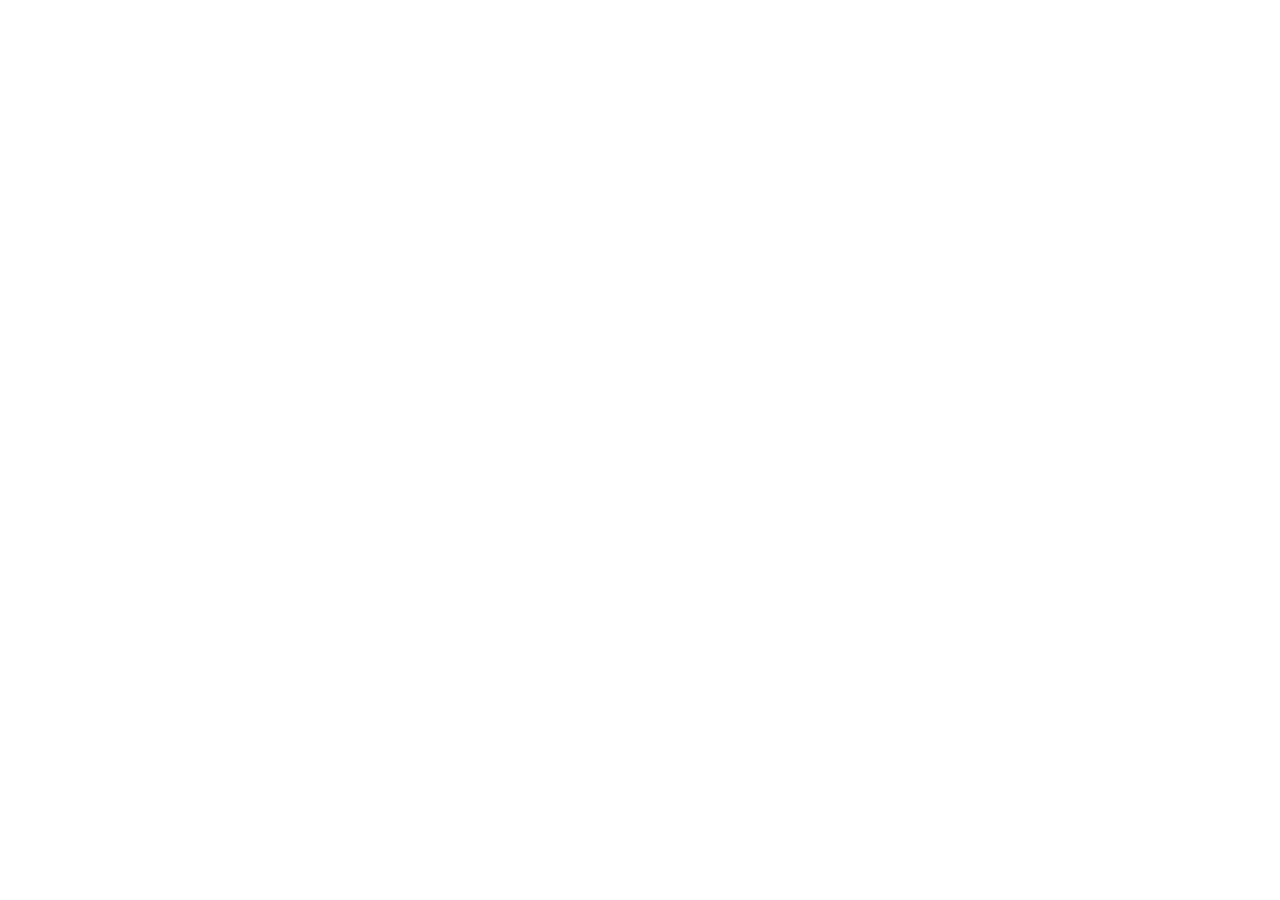
==== index.html @ 0d71595f "feat: initialize project structure and base games - Set up initial project files and configuration -" ====
<!doctype html>
<html lang="en">
  <head>
    <meta charset="UTF-8" />
    <meta name="viewport" content="width=device-width, initial-scale=1.0" />
    <title>firestudeo - Unblocked Games Hub</title>
    <meta name="description" content="A sleek unblocked games hub powered by a clean iframe-driven JSON catalog." />
    <meta property="og:title" content="firestudeo - Unblocked Games Hub" />
    <meta property="og:description" content="A sleek unblocked games hub powered by a clean iframe-driven JSON catalog." />
    <meta property="og:type" content="website" />
    <meta name="twitter:card" content="summary_large_image" />
    <link rel="preconnect" href="https://fonts.googleapis.com" />
    <link rel="preconnect" href="https://fonts.gstatic.com" crossorigin />
    <link href="https://fonts.googleapis.com/css2?family=Plus+Jakarta+Sans:wght@400;500;600;700;800&family=JetBrains+Mono:wght@400;500;600&display=swap" rel="stylesheet" />
  </head>
  <body class="bg-slate-950 text-slate-100 antialiased selection:bg-rose-500 selection:text-white">
    <div id="root"></div>
    <script type="module" src="/src/main.jsx"></script>
  </body>
</html>
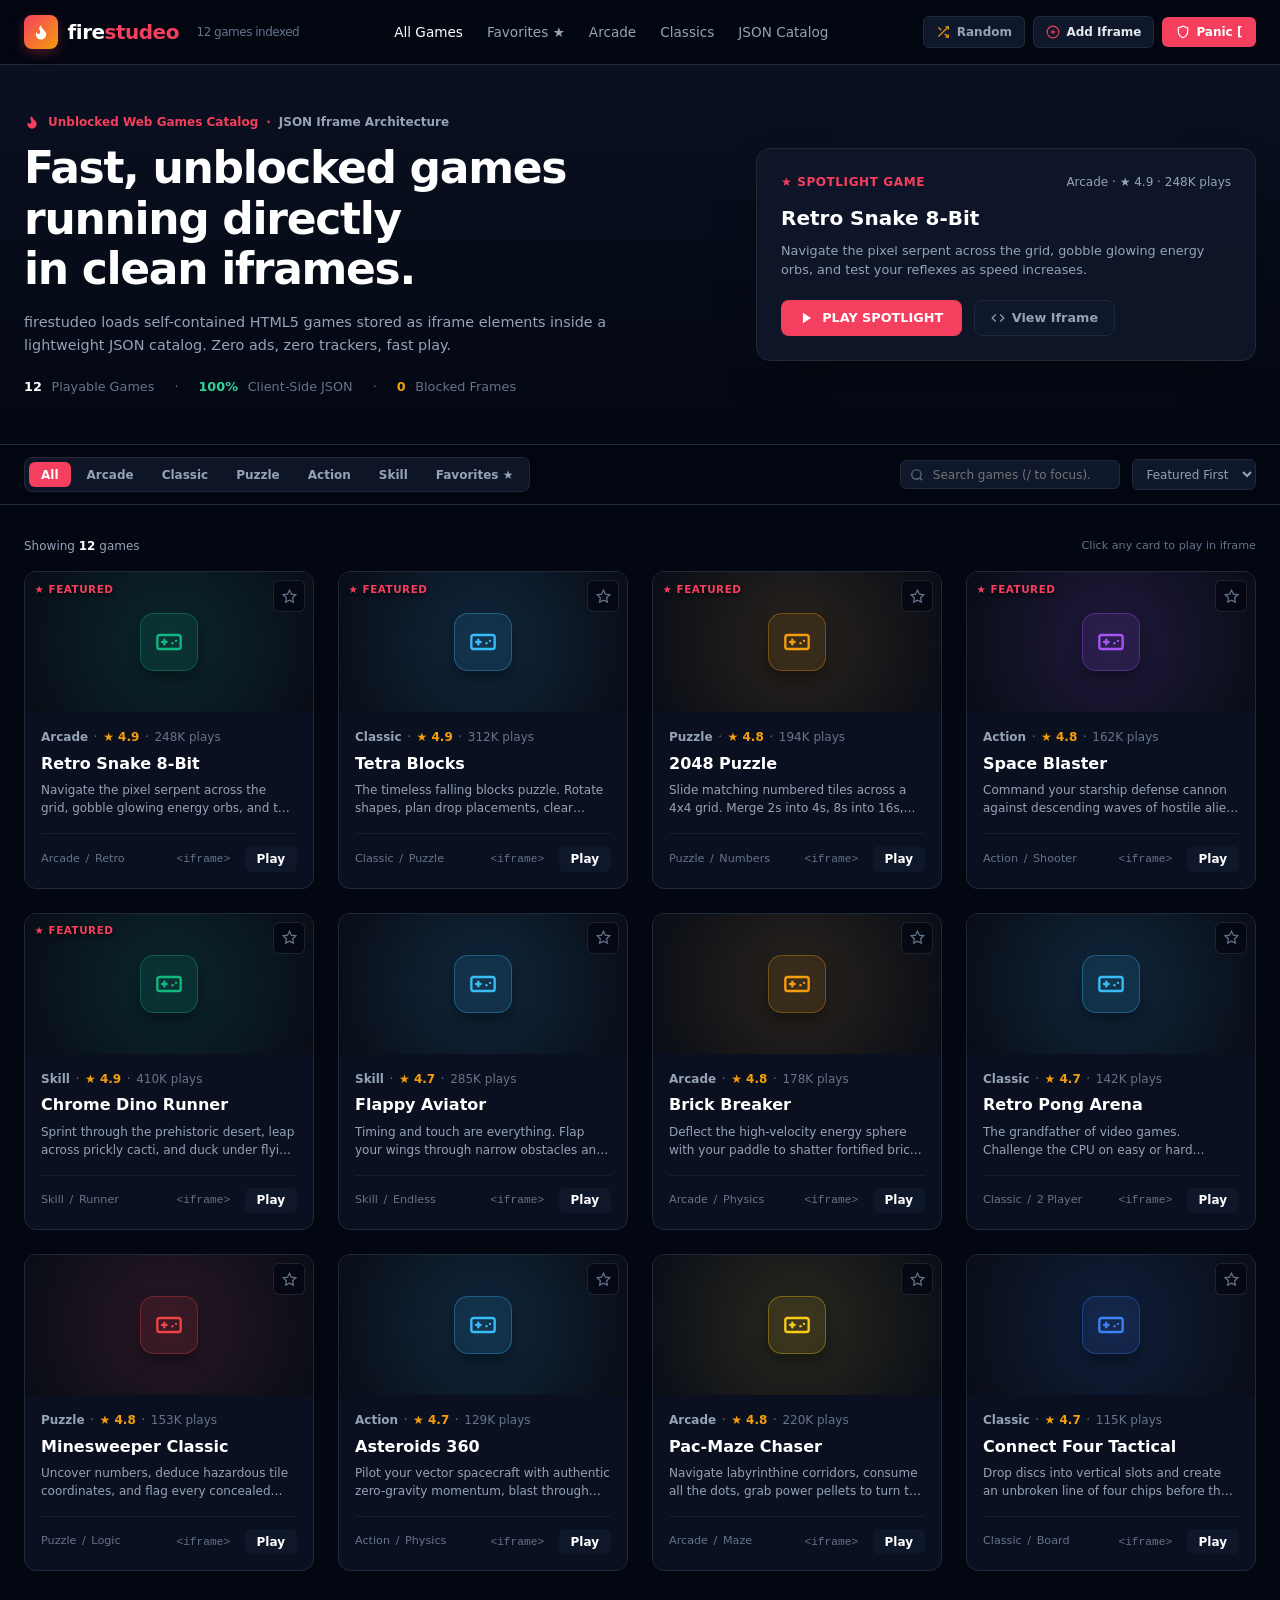
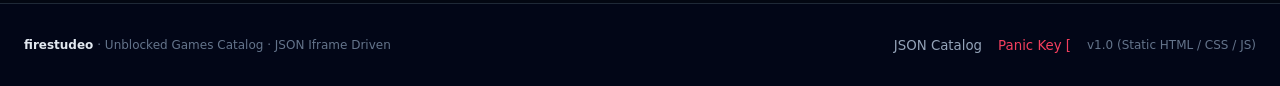
==== commit 02b740a6: "feat: add game suite and update UI architecture Redesign the main interface with a structured naviga" ====
--- a/index.html
+++ b/index.html
@@ -12,10 +12,357 @@
     <link rel="preconnect" href="https://fonts.googleapis.com" />
     <link rel="preconnect" href="https://fonts.gstatic.com" crossorigin />
     <link href="https://fonts.googleapis.com/css2?family=Plus+Jakarta+Sans:wght@400;500;600;700;800&family=JetBrains+Mono:wght@400;500;600&display=swap" rel="stylesheet" />
+    <link rel="stylesheet" href="./style.css" />
   </head>
-  <body class="bg-slate-950 text-slate-100 antialiased selection:bg-rose-500 selection:text-white">
-    <div id="root"></div>
-    <script type="module" src="/src/main.jsx"></script>
+  <body>
+    <!-- Top Navigation Bar -->
+    <header class="header">
+      <div class="header-inner">
+        <!-- Zone 1: Wordmark -->
+        <a href="./" class="brand">
+          <div class="brand-flame">
+            <svg viewBox="0 0 24 24"><path d="M8.5 14.5A2.5 2.5 0 0 0 11 12c0-1.38-.5-2-1-3-1.072-2.143-.224-4.054 2-6 .5 2.5 2 4.9 4 6.5 2 1.6 3 3.5 3 5.5a7 7 0 1 1-14 0c0-1.153.433-2.294 1-3a2.5 2.5 0 0 0 2.5 2.5z"/></svg>
+          </div>
+          <div>fire<span>studeo</span></div>
+          <div id="total-games-count" class="brand-count">12 games indexed</div>
+        </a>
+
+        <!-- Zone 2: Navigation Links -->
+        <nav class="nav-links">
+          <button class="nav-btn active" onclick="document.querySelector('.tab-btn[data-category=\'All\']').click()">All Games</button>
+          <button class="nav-btn" onclick="document.querySelector('.tab-btn[data-category=\'Favorites\']').click()">Favorites ★</button>
+          <button class="nav-btn" onclick="document.querySelector('.tab-btn[data-category=\'Arcade\']').click()">Arcade</button>
+          <button class="nav-btn" onclick="document.querySelector('.tab-btn[data-category=\'Classic\']').click()">Classics</button>
+          <button id="nav-json-btn" class="nav-btn">JSON Catalog</button>
+        </nav>
+
+        <!-- Zone 3: Actions -->
+        <div class="header-actions">
+          <button id="btn-random-game" class="btn-random" title="Play a random game">
+            <svg width="14" height="14" viewBox="0 0 24 24" fill="none" stroke="#f59e0b" stroke-width="2"><polyline points="16 3 21 3 21 8"></polyline><line x1="4" y1="20" x2="21" y2="3"></line><polyline points="21 16 21 21 16 21"></polyline><line x1="15" y1="15" x2="21" y2="21"></line><line x1="4" y1="4" x2="9" y2="9"></line></svg>
+            <span>Random</span>
+          </button>
+          <button id="btn-add-game" class="btn-add">
+            <svg width="14" height="14" viewBox="0 0 24 24" fill="none" stroke="#f43f5e" stroke-width="2"><circle cx="12" cy="12" r="10"></circle><line x1="12" y1="8" x2="12" y2="16"></line><line x1="8" y1="12" x2="16" y2="12"></line></svg>
+            <span>Add Iframe</span>
+          </button>
+          <button id="btn-panic" class="btn-panic" title="Panic Cloaker (Hotkey: [)">
+            <svg width="14" height="14" viewBox="0 0 24 24" fill="none" stroke="currentColor" stroke-width="2"><path d="M12 22s8-4 8-10V5l-8-3-8 3v7c0 6 8 10 8 10z"></path></svg>
+            <span>Panic [</span>
+          </button>
+        </div>
+      </div>
+    </header>
+
+    <!-- Catalog View Container -->
+    <div id="catalog-view">
+      <!-- Hero Section -->
+      <section class="hero">
+        <div class="hero-inner">
+          <div>
+            <div class="hero-kicker">
+              <svg width="16" height="16" viewBox="0 0 24 24" fill="#f43f5e"><path d="M8.5 14.5A2.5 2.5 0 0 0 11 12c0-1.38-.5-2-1-3-1.072-2.143-.224-4.054 2-6 .5 2.5 2 4.9 4 6.5 2 1.6 3 3.5 3 5.5a7 7 0 1 1-14 0c0-1.153.433-2.294 1-3a2.5 2.5 0 0 0 2.5 2.5z"/></svg>
+              <span>Unblocked Web Games Catalog</span>
+              <span>·</span>
+              <span style="color: #94a3b8;">JSON Iframe Architecture</span>
+            </div>
+            <h1 class="hero-title">Fast, unblocked games running directly in clean iframes.</h1>
+            <p class="hero-desc">
+              firestudeo loads self-contained HTML5 games stored as iframe elements inside a lightweight JSON catalog. Zero ads, zero trackers, fast play.
+            </p>
+            <div class="hero-stats">
+              <div><span id="total-games-stat" class="hero-stat-num tabular-nums">12</span> Playable Games</div>
+              <span>·</span>
+              <div><span class="hero-stat-num tabular-nums" style="color: #34d399;">100%</span> Client-Side JSON</div>
+              <span>·</span>
+              <div><span class="hero-stat-num tabular-nums" style="color: #f59e0b;">0</span> Blocked Frames</div>
+            </div>
+          </div>
+
+          <!-- Hero Spotlight Card -->
+          <div class="spotlight-card">
+            <div class="spotlight-top">
+              <span class="spotlight-badge">★ Spotlight Game</span>
+              <span id="spotlight-meta">Arcade · ★ 4.9 · 248K plays</span>
+            </div>
+            <h3 id="spotlight-title" class="spotlight-title">Retro Snake 8-Bit</h3>
+            <p id="spotlight-desc" class="spotlight-desc">
+              Navigate the pixel serpent across the grid, gobble glowing energy orbs, and test your reflexes as speed increases.
+            </p>
+            <div class="spotlight-actions">
+              <button id="btn-play-spotlight" class="btn-play-spotlight">
+                <svg width="14" height="14" viewBox="0 0 24 24" fill="currentColor"><polygon points="5 3 19 12 5 21 5 3"></polygon></svg>
+                <span>PLAY SPOTLIGHT</span>
+              </button>
+              <button id="btn-code-spotlight" class="btn-code-spotlight">
+                <svg width="14" height="14" viewBox="0 0 24 24" fill="none" stroke="currentColor" stroke-width="2"><polyline points="16 18 22 12 16 6"></polyline><polyline points="8 6 2 12 8 18"></polyline></svg>
+                <span>View Iframe</span>
+              </button>
+            </div>
+          </div>
+        </div>
+      </section>
+
+      <!-- Sticky Search & Filter Bar -->
+      <section class="filter-bar">
+        <div class="filter-inner">
+          <!-- Categories Segmented Tabs -->
+          <div class="category-tabs">
+            <button class="tab-btn active" data-category="All">All</button>
+            <button class="tab-btn" data-category="Arcade">Arcade</button>
+            <button class="tab-btn" data-category="Classic">Classic</button>
+            <button class="tab-btn" data-category="Puzzle">Puzzle</button>
+            <button class="tab-btn" data-category="Action">Action</button>
+            <button class="tab-btn" data-category="Skill">Skill</button>
+            <button class="tab-btn" data-category="Favorites">Favorites ★</button>
+          </div>
+
+          <!-- Search & Sort -->
+          <div class="filter-controls">
+            <div class="search-box">
+              <svg class="search-icon" viewBox="0 0 24 24" fill="none" stroke="currentColor" stroke-width="2"><circle cx="11" cy="11" r="8"></circle><line x1="21" y1="21" x2="16.65" y2="16.65"></line></svg>
+              <input id="search-input" class="search-input" type="text" placeholder="Search games (/ to focus)..." />
+              <button id="clear-search" class="clear-search" style="display: none;">CLEAR</button>
+            </div>
+            <select id="sort-select" class="sort-select">
+              <option value="featured">Featured First</option>
+              <option value="plays">Most Played</option>
+              <option value="rating">Top Rated</option>
+              <option value="title">A - Z</option>
+            </select>
+          </div>
+        </div>
+      </section>
+
+      <!-- Main Games Grid -->
+      <main class="main-content">
+        <div class="grid-header">
+          <div>Showing <span id="games-count" class="tabular-nums" style="font-weight: 700; color: #fff;">12</span> games<span id="category-filter-label"></span></div>
+          <div style="font-size: 0.7rem; color: #64748b;">Click any card to play in iframe</div>
+        </div>
+
+        <div id="games-grid" class="games-grid">
+          <!-- Populated dynamically via app.js -->
+        </div>
+
+        <!-- Empty State -->
+        <div id="empty-state" class="empty-state" style="display: none;">
+          <h3>No games found</h3>
+          <p>Try searching for a different keyword or reset your filter.</p>
+          <button class="btn-reset-filters" onclick="document.querySelector('.tab-btn[data-category=\'All\']').click(); document.getElementById('search-input').value=''; document.getElementById('search-input').dispatchEvent(new Event('input'));">Reset Filters</button>
+        </div>
+      </main>
+    </div>
+
+    <!-- Active Game Player Stage View -->
+    <div id="player-view" class="player-view">
+      <!-- Player Toolbar -->
+      <div class="player-toolbar">
+        <button id="player-back-btn" class="btn-back">
+          <svg width="14" height="14" viewBox="0 0 24 24" fill="none" stroke="currentColor" stroke-width="2"><line x1="19" y1="12" x2="5" y2="12"></line><polyline points="12 19 5 12 12 5"></polyline></svg>
+          <span>Back to Library</span>
+        </button>
+
+        <div class="player-tools">
+          <button id="player-restart-btn" class="player-tool-btn" title="Restart game">
+            <svg width="14" height="14" viewBox="0 0 24 24" fill="none" stroke="currentColor" stroke-width="2"><polyline points="23 4 23 10 17 10"></polyline><path d="M20.49 15a9 9 0 1 1-2.12-9.36L23 10"></path></svg>
+            <span>Restart</span>
+          </button>
+          <button id="player-theater-btn" class="player-tool-btn" title="Toggle theater view">
+            <svg width="14" height="14" viewBox="0 0 24 24" fill="none" stroke="currentColor" stroke-width="2"><line x1="4" y1="21" x2="4" y2="14"></line><line x1="4" y1="10" x2="4" y2="3"></line><line x1="12" y1="21" x2="12" y2="12"></line><line x1="12" y1="8" x2="12" y2="3"></line><line x1="20" y1="21" x2="20" y2="16"></line><line x1="20" y1="12" x2="20" y2="3"></line></svg>
+            <span>Theater</span>
+          </button>
+          <button id="player-fullscreen-btn" class="player-tool-btn" title="Toggle fullscreen">
+            <svg width="14" height="14" viewBox="0 0 24 24" fill="none" stroke="currentColor" stroke-width="2"><path d="M8 3H5a2 2 0 0 0-2 2v3m18 0V5a2 2 0 0 0-2-2h-3m0 18h3a2 2 0 0 0 2-2v-3M3 16v3a2 2 0 0 0 2 2h3"></path></svg>
+            <span>Fullscreen</span>
+          </button>
+          <button id="player-fav-btn" class="player-tool-btn" title="Add to favorites">
+            <svg width="14" height="14" viewBox="0 0 24 24" fill="none" stroke="currentColor" stroke-width="2"><polygon points="12 2 15.09 8.26 22 9.27 17 14.14 18.18 21.02 12 17.77 5.82 21.02 7 14.14 2 9.27 8.91 8.26 12 2"></polygon></svg>
+            <span>Favorite</span>
+          </button>
+          <button id="player-iframe-code-btn" class="player-tool-btn" title="Inspect stored iframe in games.json">
+            <svg width="14" height="14" viewBox="0 0 24 24" fill="none" stroke="currentColor" stroke-width="2"><polyline points="16 18 22 12 16 6"></polyline><polyline points="8 6 2 12 8 18"></polyline></svg>
+            <span>JSON Iframe</span>
+          </button>
+        </div>
+      </div>
+
+      <!-- Stage -->
+      <div id="stage-wrapper" class="stage-wrapper">
+        <!-- Injected dynamically via app.js -->
+      </div>
+
+      <!-- Player Details -->
+      <div class="player-info-grid">
+        <div class="player-card">
+          <div style="display: flex; justify-content: space-between; align-items: baseline; flex-wrap: wrap; gap: 0.5rem;">
+            <h1 id="player-game-title" style="font-size: 1.5rem; font-weight: 800; color: #fff;">Retro Snake</h1>
+            <div id="player-game-meta" style="font-size: 0.8rem; color: #94a3b8;">Arcade · ★ 4.9 · 248K plays</div>
+          </div>
+          <p id="player-game-desc" style="font-size: 0.85rem; color: #cbd5e1; margin-top: 0.75rem; line-height: 1.6;">
+            Navigate the pixel serpent across the grid.
+          </p>
+          <div class="controls-box">
+            <div class="controls-box-title">Controls & Keybinds</div>
+            <div id="player-game-controls" class="controls-box-text">Arrow keys to turn · Space to pause</div>
+          </div>
+        </div>
+
+        <div class="player-card">
+          <h4 style="font-size: 0.75rem; font-weight: 700; text-transform: uppercase; color: #38bdf8; margin-bottom: 0.5rem;">
+            Catalog Source
+          </h4>
+          <p style="font-size: 0.75rem; color: #94a3b8; line-height: 1.5; margin-bottom: 1rem;">
+            Loaded from <code style="background: #030712; padding: 2px 4px; border-radius: 4px; color: #f43f5e;">games.json</code> as an <code style="background: #030712; padding: 2px 4px; border-radius: 4px; color: #f59e0b;">&lt;iframe&gt;</code> element. Client-side execution without telemetry.
+          </p>
+          <button onclick="document.getElementById('player-iframe-code-btn').click()" style="width: 100%; background: #1e293b; color: #fff; font-size: 0.75rem; font-weight: 600; padding: 0.5rem; border-radius: 6px;">
+            Inspect Iframe JSON
+          </button>
+        </div>
+      </div>
+    </div>
+
+    <!-- Modals -->
+    <!-- JSON Catalog Viewer & Custom Game Adder Modal -->
+    <div id="json-modal" class="modal-overlay">
+      <div class="modal-box">
+        <div class="modal-header">
+          <div class="modal-title">games.json Catalog & Iframe Storage</div>
+          <button id="modal-close-btn" class="modal-close">&times;</button>
+        </div>
+        <div class="modal-tabs">
+          <button id="modal-tab-json" class="modal-tab-btn active">View Full JSON</button>
+          <button id="modal-tab-add" class="modal-tab-btn">+ Add Game Iframe</button>
+          <button id="modal-tab-iframe" class="modal-tab-btn" style="display: none;">Single Iframe</button>
+        </div>
+        <div class="modal-body">
+          <!-- Tab 1: Full JSON -->
+          <div id="json-tab-content">
+            <div style="display: flex; justify-content: flex-end; gap: 0.5rem; margin-bottom: 0.75rem;">
+              <button id="btn-copy-json" style="background: #1e293b; color: #fff; font-size: 0.75rem; padding: 0.35rem 0.75rem; border-radius: 6px;">Copy JSON</button>
+              <button id="btn-download-json" style="background: #1e293b; color: #38bdf8; font-size: 0.75rem; padding: 0.35rem 0.75rem; border-radius: 6px;">Download .json</button>
+            </div>
+            <pre id="json-code-view" class="json-code-view"></pre>
+          </div>
+
+          <!-- Tab 2: Add Game -->
+          <div id="add-tab-content" style="display: none;">
+            <form id="add-game-form">
+              <div style="display: grid; grid-template-columns: 1fr 1fr; gap: 1rem;">
+                <div class="form-group">
+                  <label for="new-game-title">Game Title</label>
+                  <input id="new-game-title" class="form-input" type="text" placeholder="e.g. Pixel Racer" required />
+                </div>
+                <div class="form-group">
+                  <label for="new-game-category">Category</label>
+                  <select id="new-game-category" class="form-select">
+                    <option value="Arcade">Arcade</option>
+                    <option value="Classic">Classic</option>
+                    <option value="Puzzle">Puzzle</option>
+                    <option value="Action">Action</option>
+                    <option value="Skill">Skill</option>
+                  </select>
+                </div>
+              </div>
+              <div class="form-group">
+                <label for="new-game-desc">Description</label>
+                <textarea id="new-game-desc" class="form-textarea" rows="2" placeholder="Brief gameplay summary..."></textarea>
+              </div>
+              <div class="form-group">
+                <label for="new-game-controls">Controls</label>
+                <input id="new-game-controls" class="form-input" type="text" placeholder="e.g. Arrow keys to steer, Space to brake" />
+              </div>
+              <div class="form-group">
+                <label for="new-game-iframe">Iframe HTML Tag</label>
+                <textarea id="new-game-iframe" class="form-textarea" rows="3" placeholder='<iframe src="https://example.com/game" width="100%" height="100%" frameborder="0" allowfullscreen></iframe>' required></textarea>
+                <div style="font-size: 0.65rem; color: #64748b; margin-top: 0.25rem;">
+                  Paste any valid &lt;iframe&gt; embed code. It will be stored directly inside the active catalog.
+                </div>
+              </div>
+              <button type="submit" class="btn-submit-game">Save Game to Catalog</button>
+            </form>
+          </div>
+
+          <!-- Tab 3: Single Iframe Inspection -->
+          <div id="iframe-tab-content" style="display: none;">
+            <div style="margin-bottom: 1rem;">
+              <div style="font-size: 0.75rem; font-weight: 700; color: #94a3b8; text-transform: uppercase; margin-bottom: 0.35rem;">Stored Iframe HTML</div>
+              <div style="display: flex; gap: 0.5rem; align-items: center; background: #030712; padding: 0.75rem; border-radius: 8px; border: 1px solid var(--border-color);">
+                <div id="single-iframe-string" style="font-family: 'JetBrains Mono', monospace; font-size: 0.75rem; color: #f43f5e; word-break: break-all; flex: 1;"></div>
+                <button id="btn-copy-single-iframe" style="background: #1e293b; color: #fff; font-size: 0.75rem; padding: 0.35rem 0.65rem; border-radius: 4px; shrink-0;">Copy Iframe</button>
+              </div>
+            </div>
+            <div>
+              <div style="font-size: 0.75rem; font-weight: 700; color: #94a3b8; text-transform: uppercase; margin-bottom: 0.35rem;">Full JSON Entry</div>
+              <pre id="single-json-view" class="json-code-view" style="max-height: 250px;"></pre>
+            </div>
+          </div>
+        </div>
+      </div>
+    </div>
+
+    <!-- School Panic Cloak Screen -->
+    <div id="panic-screen" class="panic-screen">
+      <div class="panic-toolbar">
+        <div style="display: flex; align-items: center; gap: 0.75rem;">
+          <div style="width: 28px; height: 28px; border-radius: 4px; background: #2563eb; color: #fff; display: flex; align-items: center; justify-content: center; font-weight: bold; font-size: 14px;">W</div>
+          <div>
+            <div style="font-weight: 600; font-size: 0.85rem; color: #1e293b;">Unit 4 Assignment: World History Notes (Research Draft)</div>
+            <div style="font-size: 0.7rem; color: #64748b;">File · Edit · View · Insert · Format · Tools · <span style="color: #059669; font-weight: 500;">Saved to Drive</span></div>
+          </div>
+        </div>
+        <button id="btn-resume-panic" style="background: #ffffff; border: 1px solid #cbd5e1; padding: 0.35rem 0.75rem; border-radius: 4px; font-size: 0.75rem; font-weight: 600; color: #334155; box-shadow: 0 1px 2px rgba(0,0,0,0.05);">
+          Resume firestudeo (or press [ key)
+        </button>
+      </div>
+
+      <div class="panic-doc">
+        <h1 style="font-size: 1.5rem; font-weight: 800; margin-bottom: 0.5rem; font-family: -apple-system, sans-serif;">
+          The Second Industrial Revolution: Technological and Societal Paradigm Shifts
+        </h1>
+        <p style="font-size: 0.75rem; color: #64748b; margin-bottom: 1.5rem; font-family: -apple-system, sans-serif;">
+          Course: AP European History · Period 3 · Section B
+        </p>
+
+        <h2 style="font-size: 1.05rem; font-weight: 700; margin-top: 1.25rem; margin-bottom: 0.5rem; font-family: -apple-system, sans-serif;">
+          1. Introduction & Primary Catalysts
+        </h2>
+        <p style="margin-bottom: 1rem; font-size: 0.9rem;">
+          Between roughly 1870 and 1914, the Second Industrial Revolution represented a phase of rapid industrialization characterized by the expansion of electricity, petroleum, and steel production. Unlike the first phase, which was dominated by textile manufacturing and steam power in Great Britain, the second phase was multi-polar, with rapid advancements occurring simultaneously across Western Europe, the United States, and Japan.
+        </p>
+
+        <h2 style="font-size: 1.05rem; font-weight: 700; margin-top: 1.25rem; margin-bottom: 0.5rem; font-family: -apple-system, sans-serif;">
+          2. Steel Refining: The Bessemer and Open-Hearth Processes
+        </h2>
+        <p style="margin-bottom: 1rem; font-size: 0.9rem;">
+          The development of the Bessemer converter and the subsequent Siemens-Martin open-hearth process drastically decreased the production cost of steel while elevating tensile strength. This directly stimulated the expansion of rail transport networks, maritime steamships, and skyscraper architecture in booming metropolitan centers.
+        </p>
+
+        <div style="background: #f8fafc; border-left: 4px solid #2563eb; padding: 1rem; margin: 1.25rem 0; font-size: 0.8rem; font-family: -apple-system, sans-serif;">
+          <strong>Key Takeaway:</strong> Compare and contrast the energy infrastructure of the First (coal, steam) versus Second (petroleum, electric grids) Industrial Revolutions.
+        </div>
+      </div>
+    </div>
+
+    <!-- Footer -->
+    <footer class="footer">
+      <div class="footer-inner">
+        <div>
+          <span style="font-weight: 700; color: #e2e8f0;">firestudeo</span>
+          <span>·</span>
+          <span>Unblocked Games Catalog</span>
+          <span>·</span>
+          <span>JSON Iframe Driven</span>
+        </div>
+        <div style="display: flex; gap: 1rem;">
+          <button onclick="document.getElementById('nav-json-btn').click()" style="color: #94a3b8;">JSON Catalog</button>
+          <button onclick="document.getElementById('btn-panic').click()" style="color: #f43f5e;">Panic Key [</button>
+          <span>v1.0 (Static HTML / CSS / JS)</span>
+        </div>
+      </div>
+    </footer>
+
+    <!-- Scripts: Pure Static JavaScript Entry Point (No Build Step Required on GitHub) -->
+    <script src="./app.js"></script>
   </body>
 </html>
-
--- a/style.css
+++ b/style.css
@@ -0,0 +1,917 @@
+/* firestudeo - Clean Modern Arcade Stylesheet */
+:root {
+  --bg-canvas: #030712;
+  --bg-surface: #0f172a;
+  --bg-card: #111827;
+  --border-color: #1f2937;
+  --border-hover: #374151;
+  --text-main: #f8fafc;
+  --text-muted: #94a3b8;
+  --text-dim: #64748b;
+  --accent-rose: #f43f5e;
+  --accent-rose-hover: #e11d48;
+  --accent-amber: #f59e0b;
+  --accent-sky: #38bdf8;
+  --accent-emerald: #10b981;
+}
+
+* {
+  box-sizing: border-box;
+  margin: 0;
+  padding: 0;
+}
+
+body {
+  background-color: var(--bg-canvas);
+  color: var(--text-main);
+  font-family: 'Plus Jakarta Sans', system-ui, -apple-system, sans-serif;
+  line-height: 1.5;
+  min-height: 100vh;
+  display: flex;
+  flex-direction: column;
+}
+
+a {
+  color: inherit;
+  text-decoration: none;
+}
+
+button {
+  font-family: inherit;
+  cursor: pointer;
+  border: none;
+  background: none;
+}
+
+input, select, textarea {
+  font-family: inherit;
+}
+
+/* Scrollbars */
+::-webkit-scrollbar {
+  width: 8px;
+  height: 8px;
+}
+::-webkit-scrollbar-track {
+  background: #090d16;
+}
+::-webkit-scrollbar-thumb {
+  background: #1e293b;
+  border-radius: 4px;
+}
+::-webkit-scrollbar-thumb:hover {
+  background: #334155;
+}
+
+.tabular-nums {
+  font-variant-numeric: tabular-nums;
+}
+
+/* Header */
+.header {
+  position: sticky;
+  top: 0;
+  z-index: 40;
+  background: rgba(3, 7, 18, 0.92);
+  backdrop-filter: blur(12px);
+  border-bottom: 1px solid var(--border-color);
+}
+.header-inner {
+  max-width: 1280px;
+  margin: 0 auto;
+  padding: 0 1.5rem;
+  height: 64px;
+  display: flex;
+  align-items: center;
+  justify-content: space-between;
+}
+.brand {
+  display: flex;
+  align-items: center;
+  gap: 0.6rem;
+  font-size: 1.25rem;
+  font-weight: 800;
+  letter-spacing: -0.025em;
+  color: #fff;
+}
+.brand-flame {
+  display: inline-flex;
+  align-items: center;
+  justify-content: center;
+  width: 34px;
+  height: 34px;
+  border-radius: 8px;
+  background: linear-gradient(135deg, #f43f5e, #f59e0b);
+  box-shadow: 0 4px 12px rgba(244, 63, 94, 0.3);
+}
+.brand-flame svg {
+  width: 18px;
+  height: 18px;
+  fill: #fff;
+}
+.brand span {
+  color: var(--accent-rose);
+}
+.brand-count {
+  font-size: 0.75rem;
+  color: var(--text-dim);
+  font-weight: 500;
+  margin-left: 0.5rem;
+}
+@media (max-width: 640px) {
+  .brand-count { display: none; }
+}
+
+.nav-links {
+  display: flex;
+  align-items: center;
+  gap: 1.5rem;
+}
+@media (max-width: 860px) {
+  .nav-links { display: none; }
+}
+.nav-btn {
+  font-size: 0.85rem;
+  font-weight: 500;
+  color: var(--text-muted);
+  transition: color 0.15s ease;
+}
+.nav-btn:hover, .nav-btn.active {
+  color: #fff;
+}
+
+.header-actions {
+  display: flex;
+  align-items: center;
+  gap: 0.5rem;
+}
+.btn-random {
+  display: flex;
+  align-items: center;
+  gap: 0.4rem;
+  padding: 0.5rem 0.75rem;
+  background: var(--bg-surface);
+  border: 1px solid var(--border-color);
+  border-radius: 6px;
+  font-size: 0.75rem;
+  font-weight: 600;
+  color: var(--text-muted);
+  transition: all 0.15s ease;
+}
+.btn-random:hover {
+  background: #1e293b;
+  color: #fff;
+}
+@media (max-width: 640px) {
+  .btn-random { display: none; }
+}
+
+.btn-add {
+  display: flex;
+  align-items: center;
+  gap: 0.4rem;
+  padding: 0.5rem 0.75rem;
+  background: var(--bg-surface);
+  border: 1px solid var(--border-color);
+  border-radius: 6px;
+  font-size: 0.75rem;
+  font-weight: 600;
+  color: #e2e8f0;
+  transition: all 0.15s ease;
+}
+.btn-add:hover {
+  background: #1e293b;
+  color: #fff;
+}
+
+.btn-panic {
+  display: flex;
+  align-items: center;
+  gap: 0.4rem;
+  padding: 0.5rem 0.85rem;
+  background: var(--accent-rose);
+  border-radius: 6px;
+  font-size: 0.75rem;
+  font-weight: 700;
+  color: #fff;
+  transition: background 0.15s ease;
+}
+.btn-panic:hover {
+  background: var(--accent-rose-hover);
+}
+
+/* Hero Section */
+.hero {
+  border-bottom: 1px solid var(--border-color);
+  background: linear-gradient(180deg, rgba(15, 23, 42, 0.6) 0%, rgba(3, 7, 18, 1) 100%);
+  padding: 3rem 1.5rem;
+}
+.hero-inner {
+  max-width: 1280px;
+  margin: 0 auto;
+  display: grid;
+  grid-template-columns: 1fr;
+  gap: 2rem;
+  align-items: center;
+}
+@media (min-width: 992px) {
+  .hero-inner {
+    grid-template-columns: 7fr 5fr;
+  }
+}
+.hero-kicker {
+  display: flex;
+  align-items: center;
+  gap: 0.5rem;
+  font-size: 0.75rem;
+  font-weight: 600;
+  color: var(--accent-rose);
+  margin-bottom: 0.75rem;
+}
+.hero-title {
+  font-size: 2.25rem;
+  font-weight: 800;
+  letter-spacing: -0.03em;
+  color: #fff;
+  line-height: 1.15;
+  text-wrap: balance;
+  margin-bottom: 1rem;
+}
+@media (min-width: 768px) {
+  .hero-title { font-size: 2.75rem; }
+}
+.hero-desc {
+  font-size: 0.9rem;
+  color: var(--text-muted);
+  max-width: 600px;
+  line-height: 1.6;
+  margin-bottom: 1.25rem;
+}
+.hero-stats {
+  display: flex;
+  flex-wrap: wrap;
+  align-items: center;
+  gap: 1.25rem;
+  font-size: 0.8rem;
+  color: var(--text-dim);
+}
+.hero-stat-num {
+  font-weight: 700;
+  color: #fff;
+  margin-right: 0.35rem;
+}
+
+/* Spotlight Card */
+.spotlight-card {
+  background: rgba(15, 23, 42, 0.9);
+  border: 1px solid var(--border-color);
+  border-radius: 14px;
+  padding: 1.5rem;
+  box-shadow: 0 20px 40px -15px rgba(0,0,0,0.5);
+  transition: border-color 0.2s ease;
+}
+.spotlight-card:hover {
+  border-color: var(--border-hover);
+}
+.spotlight-top {
+  display: flex;
+  justify-content: space-between;
+  align-items: center;
+  font-size: 0.75rem;
+  color: var(--text-muted);
+  margin-bottom: 0.75rem;
+}
+.spotlight-badge {
+  font-weight: 700;
+  text-transform: uppercase;
+  letter-spacing: 0.05em;
+  color: var(--accent-rose);
+}
+.spotlight-title {
+  font-size: 1.25rem;
+  font-weight: 700;
+  color: #fff;
+  margin-bottom: 0.5rem;
+}
+.spotlight-desc {
+  font-size: 0.8rem;
+  color: var(--text-muted);
+  line-height: 1.5;
+  margin-bottom: 1.25rem;
+  display: -webkit-box;
+  -webkit-line-clamp: 2;
+  -webkit-box-orient: vertical;
+  overflow: hidden;
+}
+.spotlight-actions {
+  display: flex;
+  gap: 0.75rem;
+}
+.btn-play-spotlight {
+  display: inline-flex;
+  align-items: center;
+  gap: 0.5rem;
+  background: var(--accent-rose);
+  color: #fff;
+  font-size: 0.8rem;
+  font-weight: 700;
+  padding: 0.6rem 1.2rem;
+  border-radius: 8px;
+  transition: all 0.15s ease;
+}
+.btn-play-spotlight:hover {
+  background: var(--accent-rose-hover);
+  transform: translateY(-1px);
+}
+.btn-code-spotlight {
+  display: inline-flex;
+  align-items: center;
+  gap: 0.4rem;
+  background: var(--bg-surface);
+  border: 1px solid var(--border-color);
+  color: var(--text-muted);
+  font-size: 0.8rem;
+  font-weight: 600;
+  padding: 0.6rem 1rem;
+  border-radius: 8px;
+  transition: all 0.15s ease;
+}
+.btn-code-spotlight:hover {
+  color: #fff;
+  background: #1e293b;
+}
+
+/* Filter Section */
+.filter-bar {
+  position: sticky;
+  top: 64px;
+  z-index: 30;
+  background: rgba(3, 7, 18, 0.95);
+  backdrop-filter: blur(8px);
+  border-bottom: 1px solid var(--border-color);
+  padding: 0.75rem 1.5rem;
+}
+.filter-inner {
+  max-width: 1280px;
+  margin: 0 auto;
+  display: flex;
+  flex-direction: column;
+  gap: 0.75rem;
+}
+@media (min-width: 768px) {
+  .filter-inner {
+    flex-direction: row;
+    align-items: center;
+    justify-content: space-between;
+  }
+}
+.category-tabs {
+  display: flex;
+  gap: 0.25rem;
+  background: rgba(15, 23, 42, 0.9);
+  padding: 0.25rem;
+  border: 1px solid var(--border-color);
+  border-radius: 8px;
+  overflow-x: auto;
+}
+.tab-btn {
+  padding: 0.35rem 0.75rem;
+  font-size: 0.75rem;
+  font-weight: 600;
+  border-radius: 6px;
+  color: var(--text-muted);
+  white-space: nowrap;
+  transition: all 0.15s ease;
+}
+.tab-btn:hover {
+  color: #fff;
+  background: rgba(255, 255, 255, 0.05);
+}
+.tab-btn.active {
+  background: var(--accent-rose);
+  color: #fff;
+}
+.filter-controls {
+  display: flex;
+  align-items: center;
+  gap: 0.75rem;
+}
+.search-box {
+  position: relative;
+  flex: 1;
+}
+.search-icon {
+  position: absolute;
+  left: 0.65rem;
+  top: 50%;
+  transform: translateY(-50%);
+  color: var(--text-dim);
+  width: 14px;
+  height: 14px;
+}
+.search-input {
+  width: 100%;
+  min-width: 220px;
+  background: var(--bg-surface);
+  border: 1px solid var(--border-color);
+  border-radius: 6px;
+  padding: 0.4rem 1.8rem 0.4rem 2rem;
+  font-size: 0.75rem;
+  color: #fff;
+  outline: none;
+}
+.search-input:focus {
+  border-color: var(--accent-rose);
+}
+.clear-search {
+  position: absolute;
+  right: 0.5rem;
+  top: 50%;
+  transform: translateY(-50%);
+  font-size: 0.65rem;
+  font-weight: 700;
+  color: var(--text-dim);
+}
+.clear-search:hover { color: #fff; }
+
+.sort-select {
+  background: var(--bg-surface);
+  border: 1px solid var(--border-color);
+  border-radius: 6px;
+  padding: 0.4rem 0.6rem;
+  font-size: 0.75rem;
+  color: var(--text-muted);
+  outline: none;
+}
+.sort-select:focus { border-color: var(--accent-rose); }
+
+/* Main Grid */
+.main-content {
+  max-width: 1280px;
+  margin: 0 auto;
+  padding: 2rem 1.5rem;
+  width: 100%;
+  flex: 1;
+}
+.grid-header {
+  display: flex;
+  justify-content: space-between;
+  align-items: center;
+  font-size: 0.75rem;
+  color: var(--text-muted);
+  margin-bottom: 1rem;
+}
+.games-grid {
+  display: grid;
+  grid-template-columns: 1fr;
+  gap: 1.5rem;
+}
+@media (min-width: 600px) {
+  .games-grid { grid-template-columns: repeat(2, 1fr); }
+}
+@media (min-width: 900px) {
+  .games-grid { grid-template-columns: repeat(3, 1fr); }
+}
+@media (min-width: 1200px) {
+  .games-grid { grid-template-columns: repeat(4, 1fr); }
+}
+
+/* Game Card */
+.game-card {
+  background: rgba(15, 23, 42, 0.6);
+  border: 1px solid var(--border-color);
+  border-radius: 12px;
+  overflow: hidden;
+  display: flex;
+  flex-direction: column;
+  justify-content: space-between;
+  transition: all 0.2s ease;
+}
+.game-card:hover {
+  transform: translateY(-3px);
+  border-color: var(--border-hover);
+  background: rgba(15, 23, 42, 0.95);
+  box-shadow: 0 12px 24px -5px rgba(0,0,0,0.5);
+}
+.game-thumb {
+  position: relative;
+  height: 140px;
+  display: flex;
+  align-items: center;
+  justify-content: center;
+  cursor: pointer;
+  overflow: hidden;
+}
+.game-thumb-icon {
+  width: 58px;
+  height: 58px;
+  border-radius: 14px;
+  display: flex;
+  align-items: center;
+  justify-content: center;
+  box-shadow: 0 8px 16px rgba(0,0,0,0.4);
+  transition: transform 0.2s ease;
+}
+.game-card:hover .game-thumb-icon {
+  transform: scale(1.08);
+}
+.game-fav-btn {
+  position: absolute;
+  top: 0.5rem;
+  right: 0.5rem;
+  width: 32px;
+  height: 32px;
+  border-radius: 6px;
+  background: rgba(3, 7, 18, 0.7);
+  border: 1px solid rgba(255, 255, 255, 0.1);
+  display: flex;
+  align-items: center;
+  justify-content: center;
+  color: var(--text-dim);
+  transition: all 0.15s ease;
+  backdrop-filter: blur(4px);
+}
+.game-fav-btn:hover, .game-fav-btn.active {
+  color: var(--accent-amber);
+  border-color: rgba(245, 158, 11, 0.4);
+}
+.game-fav-btn.active {
+  background: rgba(245, 158, 11, 0.2);
+}
+.game-featured-badge {
+  position: absolute;
+  top: 0.6rem;
+  left: 0.6rem;
+  font-size: 0.65rem;
+  font-weight: 800;
+  text-transform: uppercase;
+  color: var(--accent-rose);
+  letter-spacing: 0.05em;
+  text-shadow: 0 2px 4px rgba(0,0,0,0.8);
+}
+.game-card-body {
+  padding: 1rem;
+  display: flex;
+  flex-direction: column;
+  flex: 1;
+}
+.game-meta {
+  display: flex;
+  align-items: center;
+  gap: 0.35rem;
+  font-size: 0.75rem;
+  color: var(--text-dim);
+  margin-bottom: 0.35rem;
+}
+.game-meta .cat { color: var(--text-muted); font-weight: 600; }
+.game-meta .rating { color: var(--accent-amber); font-weight: 600; }
+.game-title {
+  font-size: 1rem;
+  font-weight: 700;
+  color: #fff;
+  cursor: pointer;
+  transition: color 0.15s ease;
+}
+.game-title:hover {
+  color: var(--accent-rose);
+}
+.game-desc {
+  font-size: 0.75rem;
+  color: var(--text-muted);
+  line-height: 1.5;
+  margin-top: 0.35rem;
+  display: -webkit-box;
+  -webkit-line-clamp: 2;
+  -webkit-box-orient: vertical;
+  overflow: hidden;
+}
+.game-footer {
+  margin-top: 1rem;
+  padding-top: 0.75rem;
+  border-top: 1px solid rgba(255, 255, 255, 0.06);
+  display: flex;
+  justify-content: space-between;
+  align-items: center;
+}
+.game-tags {
+  font-size: 0.7rem;
+  color: var(--text-dim);
+  display: flex;
+  gap: 0.35rem;
+}
+.game-actions {
+  display: flex;
+  align-items: center;
+  gap: 0.5rem;
+}
+.btn-card-iframe {
+  font-family: 'JetBrains Mono', monospace;
+  font-size: 0.7rem;
+  color: var(--text-dim);
+  padding: 0.2rem 0.4rem;
+  border-radius: 4px;
+}
+.btn-card-iframe:hover {
+  background: var(--bg-surface);
+  color: #fff;
+}
+.btn-card-play {
+  background: var(--bg-surface);
+  color: #fff;
+  font-size: 0.75rem;
+  font-weight: 600;
+  padding: 0.35rem 0.75rem;
+  border-radius: 6px;
+  transition: background 0.15s ease;
+}
+.btn-card-play:hover {
+  background: var(--accent-rose);
+}
+
+/* Empty State */
+.empty-state {
+  text-align: center;
+  padding: 4rem 1.5rem;
+  border: 1px dashed var(--border-color);
+  border-radius: 12px;
+}
+.empty-state h3 { font-size: 1.1rem; color: #fff; margin-bottom: 0.5rem; }
+.empty-state p { font-size: 0.8rem; color: var(--text-muted); max-width: 400px; margin: 0 auto 1.25rem; }
+.btn-reset-filters {
+  background: var(--bg-surface);
+  color: #fff;
+  font-size: 0.75rem;
+  font-weight: 600;
+  padding: 0.5rem 1rem;
+  border-radius: 6px;
+}
+
+/* Game Player Stage */
+.player-view {
+  display: none;
+  max-width: 1280px;
+  margin: 0 auto;
+  padding: 1.5rem;
+  width: 100%;
+}
+.player-toolbar {
+  display: flex;
+  flex-wrap: wrap;
+  justify-content: space-between;
+  align-items: center;
+  gap: 0.75rem;
+  margin-bottom: 1rem;
+}
+.btn-back {
+  display: flex;
+  align-items: center;
+  gap: 0.4rem;
+  background: var(--bg-surface);
+  border: 1px solid var(--border-color);
+  border-radius: 6px;
+  padding: 0.5rem 0.85rem;
+  font-size: 0.75rem;
+  font-weight: 600;
+  color: var(--text-muted);
+}
+.btn-back:hover { color: #fff; border-color: var(--border-hover); }
+
+.player-tools {
+  display: flex;
+  align-items: center;
+  gap: 0.5rem;
+}
+.player-tool-btn {
+  display: flex;
+  align-items: center;
+  gap: 0.35rem;
+  background: var(--bg-surface);
+  border: 1px solid var(--border-color);
+  border-radius: 6px;
+  padding: 0.5rem 0.75rem;
+  font-size: 0.75rem;
+  font-weight: 600;
+  color: var(--text-muted);
+}
+.player-tool-btn:hover { color: #fff; border-color: var(--border-hover); }
+
+.stage-wrapper {
+  position: relative;
+  background: #000;
+  border: 1px solid var(--border-color);
+  border-radius: 12px;
+  overflow: hidden;
+  height: 600px;
+  max-width: 1040px;
+  margin: 0 auto;
+  transition: all 0.3s ease;
+}
+.stage-wrapper.theater {
+  max-width: 100%;
+  height: 75vh;
+}
+.stage-wrapper iframe {
+  width: 100%;
+  height: 100%;
+  border: none;
+  display: block;
+}
+
+.player-info-grid {
+  display: grid;
+  grid-template-columns: 1fr;
+  gap: 1.5rem;
+  margin-top: 1.5rem;
+}
+@media (min-width: 992px) {
+  .player-info-grid { grid-template-columns: 2fr 1fr; }
+}
+.player-card {
+  background: rgba(15, 23, 42, 0.6);
+  border: 1px solid var(--border-color);
+  border-radius: 12px;
+  padding: 1.5rem;
+}
+.controls-box {
+  margin-top: 1rem;
+  background: rgba(3, 7, 18, 0.8);
+  border: 1px solid var(--border-color);
+  border-radius: 8px;
+  padding: 1rem;
+}
+.controls-box-title {
+  font-size: 0.75rem;
+  font-weight: 700;
+  text-transform: uppercase;
+  color: var(--accent-rose);
+  margin-bottom: 0.4rem;
+}
+.controls-box-text {
+  font-family: 'JetBrains Mono', monospace;
+  font-size: 0.75rem;
+  color: var(--text-main);
+}
+
+/* Modals */
+.modal-overlay {
+  display: none;
+  position: fixed;
+  inset: 0;
+  z-index: 50;
+  background: rgba(3, 7, 18, 0.85);
+  backdrop-filter: blur(6px);
+  align-items: center;
+  justify-content: center;
+  padding: 1rem;
+}
+.modal-overlay.active {
+  display: flex;
+}
+.modal-box {
+  background: #0f172a;
+  border: 1px solid var(--border-color);
+  border-radius: 14px;
+  width: 100%;
+  max-width: 720px;
+  max-height: 85vh;
+  display: flex;
+  flex-direction: column;
+  overflow: hidden;
+  box-shadow: 0 25px 50px -12px rgba(0,0,0,0.7);
+}
+.modal-header {
+  padding: 1rem 1.5rem;
+  border-bottom: 1px solid var(--border-color);
+  display: flex;
+  justify-content: space-between;
+  align-items: center;
+}
+.modal-title { font-size: 1rem; font-weight: 700; color: #fff; }
+.modal-close { font-size: 1.25rem; color: var(--text-muted); }
+.modal-close:hover { color: #fff; }
+.modal-tabs {
+  display: flex;
+  gap: 0.5rem;
+  padding: 0.5rem 1.5rem;
+  background: rgba(3, 7, 18, 0.4);
+  border-bottom: 1px solid var(--border-color);
+}
+.modal-tab-btn {
+  font-size: 0.75rem;
+  font-weight: 600;
+  padding: 0.35rem 0.75rem;
+  border-radius: 6px;
+  color: var(--text-muted);
+}
+.modal-tab-btn.active {
+  background: var(--bg-surface);
+  color: #fff;
+}
+.modal-body {
+  padding: 1.5rem;
+  overflow-y: auto;
+  flex: 1;
+}
+.json-code-view {
+  background: #030712;
+  border: 1px solid var(--border-color);
+  border-radius: 8px;
+  padding: 1rem;
+  font-family: 'JetBrains Mono', monospace;
+  font-size: 0.75rem;
+  color: #34d399;
+  max-height: 400px;
+  overflow: auto;
+  white-space: pre-wrap;
+  word-break: break-all;
+}
+.form-group {
+  margin-bottom: 1rem;
+}
+.form-group label {
+  display: block;
+  font-size: 0.75rem;
+  font-weight: 600;
+  color: var(--text-muted);
+  margin-bottom: 0.35rem;
+}
+.form-input, .form-textarea, .form-select {
+  width: 100%;
+  background: #030712;
+  border: 1px solid var(--border-color);
+  border-radius: 6px;
+  padding: 0.5rem 0.75rem;
+  font-size: 0.75rem;
+  color: #fff;
+  outline: none;
+}
+.form-input:focus, .form-textarea:focus, .form-select:focus {
+  border-color: var(--accent-rose);
+}
+.btn-submit-game {
+  background: var(--accent-rose);
+  color: #fff;
+  font-weight: 700;
+  font-size: 0.75rem;
+  padding: 0.6rem 1.25rem;
+  border-radius: 6px;
+  float: right;
+}
+
+/* Panic Screen */
+.panic-screen {
+  display: none;
+  position: fixed;
+  inset: 0;
+  z-index: 100;
+  background: #ffffff;
+  color: #1e293b;
+  overflow-y: auto;
+  font-family: -apple-system, BlinkMacSystemFont, "Segoe UI", Roboto, sans-serif;
+}
+.panic-screen.active {
+  display: flex;
+  flex-direction: column;
+}
+.panic-toolbar {
+  background: #f8fafc;
+  border-bottom: 1px solid #e2e8f0;
+  padding: 0.5rem 1rem;
+  display: flex;
+  justify-content: space-between;
+  align-items: center;
+}
+.panic-doc {
+  max-width: 800px;
+  margin: 2rem auto;
+  padding: 3rem;
+  background: #ffffff;
+  border: 1px solid #e2e8f0;
+  border-radius: 4px;
+  box-shadow: 0 4px 6px -1px rgba(0,0,0,0.05);
+  font-family: Georgia, Cambria, "Times New Roman", Times, serif;
+  line-height: 1.7;
+}
+
+/* Footer */
+.footer {
+  border-top: 1px solid var(--border-color);
+  background: #020617;
+  padding: 2rem 1.5rem;
+  font-size: 0.75rem;
+  color: var(--text-dim);
+}
+.footer-inner {
+  max-width: 1280px;
+  margin: 0 auto;
+  display: flex;
+  flex-direction: column;
+  gap: 1rem;
+  align-items: center;
+}
+@media (min-width: 640px) {
+  .footer-inner {
+    flex-direction: row;
+    justify-content: space-between;
+  }
+}
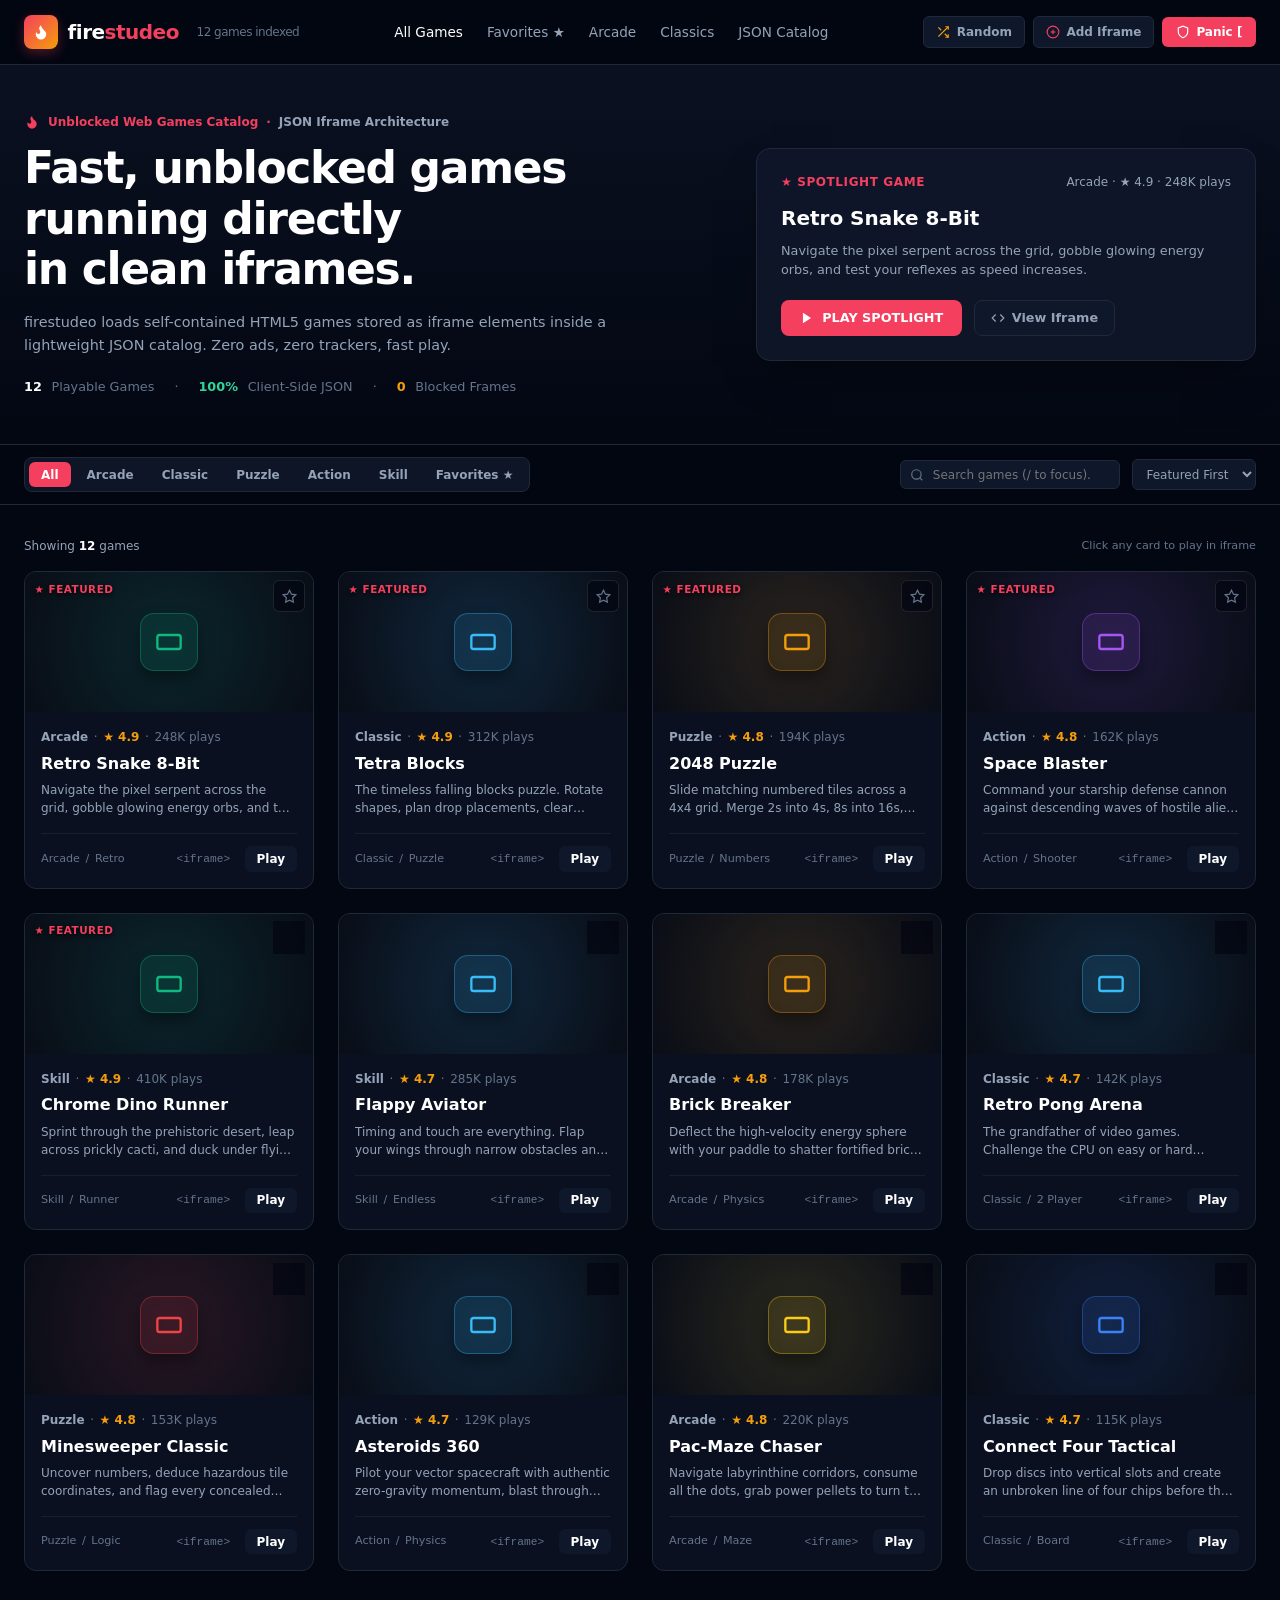
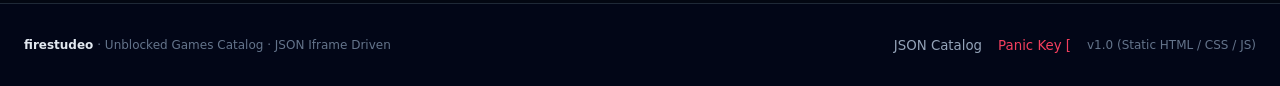
==== commit 0276aec8: "feat: add trailing slash redirect and inline CSS Implement URL trailing slash normalization for GitH" ====
--- a/index.html
+++ b/index.html
@@ -9,10 +9,222 @@
     <meta property="og:description" content="A sleek unblocked games hub powered by a clean iframe-driven JSON catalog." />
     <meta property="og:type" content="website" />
     <meta name="twitter:card" content="summary_large_image" />
+
+    <!-- Trailing slash normalization for GitHub Pages subpaths -->
+    <script>
+      (function() {
+        var path = window.location.pathname;
+        if (path && path.indexOf('.') === -1 && !path.endsWith('/')) {
+          window.history.replaceState(null, '', path + '/' + window.location.search + window.location.hash);
+        }
+      })();
+    </script>
+
     <link rel="preconnect" href="https://fonts.googleapis.com" />
     <link rel="preconnect" href="https://fonts.gstatic.com" crossorigin />
     <link href="https://fonts.googleapis.com/css2?family=Plus+Jakarta+Sans:wght@400;500;600;700;800&family=JetBrains+Mono:wght@400;500;600&display=swap" rel="stylesheet" />
     <link rel="stylesheet" href="./style.css" />
+
+    <!-- Embedded CSS to guarantee zero blank flash even if external stylesheet is blocked or delayed -->
+    <style>
+      :root {
+        --bg-canvas: #030712;
+        --bg-surface: #0f172a;
+        --border-color: #1f2937;
+        --border-hover: #374151;
+        --text-main: #f8fafc;
+        --text-muted: #94a3b8;
+        --text-dim: #64748b;
+        --accent-rose: #f43f5e;
+        --accent-rose-hover: #e11d48;
+        --accent-amber: #f59e0b;
+        --accent-sky: #38bdf8;
+      }
+      * { box-sizing: border-box; margin: 0; padding: 0; }
+      body {
+        background-color: #030712;
+        color: #f8fafc;
+        font-family: 'Plus Jakarta Sans', system-ui, -apple-system, sans-serif;
+        line-height: 1.5;
+        min-height: 100vh;
+        display: flex;
+        flex-direction: column;
+      }
+      a { color: inherit; text-decoration: none; }
+      button { font-family: inherit; cursor: pointer; border: none; background: none; }
+      input, select, textarea { font-family: inherit; }
+      .tabular-nums { font-variant-numeric: tabular-nums; }
+      .header {
+        position: sticky; top: 0; z-index: 40;
+        background: rgba(3, 7, 18, 0.95); backdrop-filter: blur(12px);
+        border-bottom: 1px solid var(--border-color);
+      }
+      .header-inner {
+        max-width: 1280px; margin: 0 auto; padding: 0 1.5rem; height: 64px;
+        display: flex; align-items: center; justify-content: space-between;
+      }
+      .brand { display: flex; align-items: center; gap: 0.6rem; font-size: 1.25rem; font-weight: 800; color: #fff; }
+      .brand-flame {
+        display: inline-flex; align-items: center; justify-content: center;
+        width: 34px; height: 34px; border-radius: 8px;
+        background: linear-gradient(135deg, #f43f5e, #f59e0b);
+        box-shadow: 0 4px 12px rgba(244, 63, 94, 0.3);
+      }
+      .brand-flame svg { width: 18px; height: 18px; fill: #fff; }
+      .brand span { color: var(--accent-rose); }
+      .brand-count { font-size: 0.75rem; color: var(--text-dim); font-weight: 500; margin-left: 0.5rem; }
+      @media (max-width: 640px) { .brand-count { display: none; } }
+      .nav-links { display: flex; align-items: center; gap: 1.5rem; }
+      @media (max-width: 860px) { .nav-links { display: none; } }
+      .nav-btn { font-size: 0.85rem; font-weight: 500; color: var(--text-muted); transition: color 0.15s; }
+      .nav-btn:hover, .nav-btn.active { color: #fff; }
+      .header-actions { display: flex; align-items: center; gap: 0.5rem; }
+      .btn-random, .btn-add {
+        display: flex; align-items: center; gap: 0.4rem; padding: 0.5rem 0.75rem;
+        background: var(--bg-surface); border: 1px solid var(--border-color); border-radius: 6px;
+        font-size: 0.75rem; font-weight: 600; color: var(--text-muted); transition: all 0.15s;
+      }
+      .btn-random:hover, .btn-add:hover { background: #1e293b; color: #fff; }
+      @media (max-width: 640px) { .btn-random { display: none; } }
+      .btn-panic {
+        display: flex; align-items: center; gap: 0.4rem; padding: 0.5rem 0.85rem;
+        background: var(--accent-rose); border-radius: 6px; font-size: 0.75rem; font-weight: 700; color: #fff;
+      }
+      .btn-panic:hover { background: var(--accent-rose-hover); }
+      .hero {
+        border-bottom: 1px solid var(--border-color);
+        background: linear-gradient(180deg, rgba(15, 23, 42, 0.6) 0%, rgba(3, 7, 18, 1) 100%);
+        padding: 3rem 1.5rem;
+      }
+      .hero-inner {
+        max-width: 1280px; margin: 0 auto; display: grid; grid-template-columns: 1fr; gap: 2rem; align-items: center;
+      }
+      @media (min-width: 992px) { .hero-inner { grid-template-columns: 7fr 5fr; } }
+      .hero-kicker { display: flex; align-items: center; gap: 0.5rem; font-size: 0.75rem; font-weight: 600; color: var(--accent-rose); margin-bottom: 0.75rem; }
+      .hero-title { font-size: 2.25rem; font-weight: 800; letter-spacing: -0.03em; color: #fff; line-height: 1.15; margin-bottom: 1rem; }
+      @media (min-width: 768px) { .hero-title { font-size: 2.75rem; } }
+      .hero-desc { font-size: 0.9rem; color: var(--text-muted); max-width: 600px; line-height: 1.6; margin-bottom: 1.25rem; }
+      .hero-stats { display: flex; flex-wrap: wrap; align-items: center; gap: 1.25rem; font-size: 0.8rem; color: var(--text-dim); }
+      .hero-stat-num { font-weight: 700; color: #fff; margin-right: 0.35rem; }
+      .spotlight-card {
+        background: rgba(15, 23, 42, 0.9); border: 1px solid var(--border-color); border-radius: 14px;
+        padding: 1.5rem; box-shadow: 0 20px 40px -15px rgba(0,0,0,0.5);
+      }
+      .spotlight-top { display: flex; justify-content: space-between; align-items: center; font-size: 0.75rem; color: var(--text-muted); margin-bottom: 0.75rem; }
+      .spotlight-badge { font-weight: 700; text-transform: uppercase; letter-spacing: 0.05em; color: var(--accent-rose); }
+      .spotlight-title { font-size: 1.25rem; font-weight: 700; color: #fff; margin-bottom: 0.5rem; }
+      .spotlight-desc { font-size: 0.8rem; color: var(--text-muted); line-height: 1.5; margin-bottom: 1.25rem; }
+      .spotlight-actions { display: flex; gap: 0.75rem; }
+      .btn-play-spotlight {
+        display: inline-flex; align-items: center; gap: 0.5rem; background: var(--accent-rose); color: #fff;
+        font-size: 0.8rem; font-weight: 700; padding: 0.6rem 1.2rem; border-radius: 8px;
+      }
+      .btn-play-spotlight:hover { background: var(--accent-rose-hover); }
+      .btn-code-spotlight {
+        display: inline-flex; align-items: center; gap: 0.4rem; background: var(--bg-surface);
+        border: 1px solid var(--border-color); color: var(--text-muted); font-size: 0.8rem; font-weight: 600;
+        padding: 0.6rem 1rem; border-radius: 8px;
+      }
+      .filter-bar {
+        position: sticky; top: 64px; z-index: 30; background: rgba(3, 7, 18, 0.95); backdrop-filter: blur(8px);
+        border-bottom: 1px solid var(--border-color); padding: 0.75rem 1.5rem;
+      }
+      .filter-inner {
+        max-width: 1280px; margin: 0 auto; display: flex; flex-direction: column; gap: 0.75rem;
+      }
+      @media (min-width: 768px) { .filter-inner { flex-direction: row; align-items: center; justify-content: space-between; } }
+      .category-tabs { display: flex; gap: 0.25rem; background: rgba(15, 23, 42, 0.9); padding: 0.25rem; border: 1px solid var(--border-color); border-radius: 8px; overflow-x: auto; }
+      .tab-btn { padding: 0.35rem 0.75rem; font-size: 0.75rem; font-weight: 600; border-radius: 6px; color: var(--text-muted); white-space: nowrap; }
+      .tab-btn:hover { color: #fff; }
+      .tab-btn.active { background: var(--accent-rose); color: #fff; }
+      .filter-controls { display: flex; align-items: center; gap: 0.75rem; }
+      .search-box { position: relative; flex: 1; }
+      .search-icon { position: absolute; left: 0.65rem; top: 50%; transform: translateY(-50%); color: var(--text-dim); width: 14px; height: 14px; }
+      .search-input {
+        width: 100%; min-width: 220px; background: var(--bg-surface); border: 1px solid var(--border-color);
+        border-radius: 6px; padding: 0.4rem 1.8rem 0.4rem 2rem; font-size: 0.75rem; color: #fff; outline: none;
+      }
+      .search-input:focus { border-color: var(--accent-rose); }
+      .clear-search { position: absolute; right: 0.5rem; top: 50%; transform: translateY(-50%); font-size: 0.65rem; font-weight: 700; color: var(--text-dim); }
+      .sort-select { background: var(--bg-surface); border: 1px solid var(--border-color); border-radius: 6px; padding: 0.4rem 0.6rem; font-size: 0.75rem; color: var(--text-muted); outline: none; }
+      .main-content { max-width: 1280px; margin: 0 auto; padding: 2rem 1.5rem; width: 100%; flex: 1; }
+      .grid-header { display: flex; justify-content: space-between; align-items: center; font-size: 0.75rem; color: var(--text-muted); margin-bottom: 1rem; }
+      .games-grid { display: grid; grid-template-columns: 1fr; gap: 1.5rem; }
+      @media (min-width: 600px) { .games-grid { grid-template-columns: repeat(2, 1fr); } }
+      @media (min-width: 900px) { .games-grid { grid-template-columns: repeat(3, 1fr); } }
+      @media (min-width: 1200px) { .games-grid { grid-template-columns: repeat(4, 1fr); } }
+      .game-card {
+        background: rgba(15, 23, 42, 0.6); border: 1px solid var(--border-color); border-radius: 12px;
+        overflow: hidden; display: flex; flex-direction: column; justify-content: space-between; transition: all 0.2s ease;
+      }
+      .game-card:hover { transform: translateY(-3px); border-color: var(--border-hover); background: rgba(15, 23, 42, 0.95); }
+      .game-thumb { position: relative; height: 140px; display: flex; align-items: center; justify-content: center; cursor: pointer; overflow: hidden; }
+      .game-thumb-icon { width: 58px; height: 58px; border-radius: 14px; display: flex; align-items: center; justify-content: center; box-shadow: 0 8px 16px rgba(0,0,0,0.4); }
+      .game-fav-btn {
+        position: absolute; top: 0.5rem; right: 0.5rem; width: 32px; height: 32px; border-radius: 6px;
+        background: rgba(3, 7, 18, 0.7); border: 1px solid rgba(255, 255, 255, 0.1); display: flex; align-items: center; justify-content: center; color: var(--text-dim);
+      }
+      .game-fav-btn:hover, .game-fav-btn.active { color: var(--accent-amber); border-color: rgba(245, 158, 11, 0.4); }
+      .game-fav-btn.active { background: rgba(245, 158, 11, 0.2); }
+      .game-featured-badge { position: absolute; top: 0.6rem; left: 0.6rem; font-size: 0.65rem; font-weight: 800; text-transform: uppercase; color: var(--accent-rose); letter-spacing: 0.05em; }
+      .game-card-body { padding: 1rem; display: flex; flex-direction: column; flex: 1; }
+      .game-meta { display: flex; align-items: center; gap: 0.35rem; font-size: 0.75rem; color: var(--text-dim); margin-bottom: 0.35rem; }
+      .game-meta .cat { color: var(--text-muted); font-weight: 600; }
+      .game-meta .rating { color: var(--accent-amber); font-weight: 600; }
+      .game-title { font-size: 1rem; font-weight: 700; color: #fff; cursor: pointer; }
+      .game-title:hover { color: var(--accent-rose); }
+      .game-desc { font-size: 0.75rem; color: var(--text-muted); line-height: 1.5; margin-top: 0.35rem; display: -webkit-box; -webkit-line-clamp: 2; -webkit-box-orient: vertical; overflow: hidden; }
+      .game-footer { margin-top: 1rem; padding-top: 0.75rem; border-top: 1px solid rgba(255, 255, 255, 0.06); display: flex; justify-content: space-between; align-items: center; }
+      .game-tags { font-size: 0.7rem; color: var(--text-dim); display: flex; gap: 0.35rem; }
+      .game-actions { display: flex; align-items: center; gap: 0.5rem; }
+      .btn-card-iframe { font-family: 'JetBrains Mono', monospace; font-size: 0.7rem; color: var(--text-dim); padding: 0.2rem 0.4rem; border-radius: 4px; }
+      .btn-card-iframe:hover { background: var(--bg-surface); color: #fff; }
+      .btn-card-play { background: var(--bg-surface); color: #fff; font-size: 0.75rem; font-weight: 600; padding: 0.35rem 0.75rem; border-radius: 6px; }
+      .btn-card-play:hover { background: var(--accent-rose); }
+      .empty-state { text-align: center; padding: 4rem 1.5rem; border: 1px dashed var(--border-color); border-radius: 12px; }
+      .empty-state h3 { font-size: 1.1rem; color: #fff; margin-bottom: 0.5rem; }
+      .empty-state p { font-size: 0.8rem; color: var(--text-muted); max-width: 400px; margin: 0 auto 1.25rem; }
+      .btn-reset-filters { background: var(--bg-surface); color: #fff; font-size: 0.75rem; font-weight: 600; padding: 0.5rem 1rem; border-radius: 6px; }
+      .player-view { display: none; max-width: 1280px; margin: 0 auto; padding: 1.5rem; width: 100%; }
+      .player-toolbar { display: flex; flex-wrap: wrap; justify-content: space-between; align-items: center; gap: 0.75rem; margin-bottom: 1rem; }
+      .btn-back { display: flex; align-items: center; gap: 0.4rem; background: var(--bg-surface); border: 1px solid var(--border-color); border-radius: 6px; padding: 0.5rem 0.85rem; font-size: 0.75rem; font-weight: 600; color: var(--text-muted); }
+      .btn-back:hover { color: #fff; }
+      .player-tools { display: flex; align-items: center; gap: 0.5rem; }
+      .player-tool-btn { display: flex; align-items: center; gap: 0.35rem; background: var(--bg-surface); border: 1px solid var(--border-color); border-radius: 6px; padding: 0.5rem 0.75rem; font-size: 0.75rem; font-weight: 600; color: var(--text-muted); }
+      .player-tool-btn:hover { color: #fff; }
+      .stage-wrapper { position: relative; background: #000; border: 1px solid var(--border-color); border-radius: 12px; overflow: hidden; height: 600px; max-width: 1040px; margin: 0 auto; transition: all 0.3s ease; }
+      .stage-wrapper.theater { max-width: 100%; height: 75vh; }
+      .stage-wrapper iframe { width: 100%; height: 100%; border: none; display: block; }
+      .player-info-grid { display: grid; grid-template-columns: 1fr; gap: 1.5rem; margin-top: 1.5rem; }
+      @media (min-width: 992px) { .player-info-grid { grid-template-columns: 2fr 1fr; } }
+      .player-card { background: rgba(15, 23, 42, 0.6); border: 1px solid var(--border-color); border-radius: 12px; padding: 1.5rem; }
+      .controls-box { margin-top: 1rem; background: rgba(3, 7, 18, 0.8); border: 1px solid var(--border-color); border-radius: 8px; padding: 1rem; }
+      .controls-box-title { font-size: 0.75rem; font-weight: 700; text-transform: uppercase; color: var(--accent-rose); margin-bottom: 0.4rem; }
+      .controls-box-text { font-family: 'JetBrains Mono', monospace; font-size: 0.75rem; color: var(--text-main); }
+      .modal-overlay { display: none; position: fixed; inset: 0; z-index: 50; background: rgba(3, 7, 18, 0.85); backdrop-filter: blur(6px); align-items: center; justify-content: center; padding: 1rem; }
+      .modal-overlay.active { display: flex; }
+      .modal-box { background: #0f172a; border: 1px solid var(--border-color); border-radius: 14px; width: 100%; max-width: 720px; max-height: 85vh; display: flex; flex-direction: column; overflow: hidden; }
+      .modal-header { padding: 1rem 1.5rem; border-bottom: 1px solid var(--border-color); display: flex; justify-content: space-between; align-items: center; }
+      .modal-title { font-size: 1rem; font-weight: 700; color: #fff; }
+      .modal-close { font-size: 1.25rem; color: var(--text-muted); cursor: pointer; }
+      .modal-tabs { display: flex; gap: 0.5rem; padding: 0.5rem 1.5rem; background: rgba(3, 7, 18, 0.4); border-bottom: 1px solid var(--border-color); }
+      .modal-tab-btn { font-size: 0.75rem; font-weight: 600; padding: 0.35rem 0.75rem; border-radius: 6px; color: var(--text-muted); }
+      .modal-tab-btn.active { background: var(--bg-surface); color: #fff; }
+      .modal-body { padding: 1.5rem; overflow-y: auto; flex: 1; }
+      .json-code-view { background: #030712; border: 1px solid var(--border-color); border-radius: 8px; padding: 1rem; font-family: 'JetBrains Mono', monospace; font-size: 0.75rem; color: #34d399; max-height: 400px; overflow: auto; white-space: pre-wrap; word-break: break-all; }
+      .form-group { margin-bottom: 1rem; }
+      .form-group label { display: block; font-size: 0.75rem; font-weight: 600; color: var(--text-muted); margin-bottom: 0.35rem; }
+      .form-input, .form-textarea, .form-select { width: 100%; background: #030712; border: 1px solid var(--border-color); border-radius: 6px; padding: 0.5rem 0.75rem; font-size: 0.75rem; color: #fff; outline: none; }
+      .form-input:focus, .form-textarea:focus, .form-select:focus { border-color: var(--accent-rose); }
+      .btn-submit-game { background: var(--accent-rose); color: #fff; font-weight: 700; font-size: 0.75rem; padding: 0.6rem 1.25rem; border-radius: 6px; float: right; }
+      .panic-screen { display: none; position: fixed; inset: 0; z-index: 100; background: #ffffff; color: #1e293b; overflow-y: auto; font-family: -apple-system, sans-serif; }
+      .panic-screen.active { display: flex; flex-direction: column; }
+      .panic-toolbar { background: #f8fafc; border-bottom: 1px solid #e2e8f0; padding: 0.5rem 1rem; display: flex; justify-content: space-between; align-items: center; }
+      .panic-doc { max-width: 800px; margin: 2rem auto; padding: 3rem; background: #ffffff; border: 1px solid #e2e8f0; border-radius: 4px; font-family: Georgia, serif; line-height: 1.7; }
+      .footer { border-top: 1px solid var(--border-color); background: #020617; padding: 2rem 1.5rem; font-size: 0.75rem; color: var(--text-dim); }
+      .footer-inner { max-width: 1280px; margin: 0 auto; display: flex; flex-direction: column; gap: 1rem; align-items: center; }
+      @media (min-width: 640px) { .footer-inner { flex-direction: row; justify-content: space-between; } }
+    </style>
   </head>
   <body>
     <!-- Top Navigation Bar -->
@@ -134,7 +346,7 @@
         </div>
       </section>
 
-      <!-- Main Games Grid -->
+      <!-- Main Games Grid (Pre-rendered for instantaneous static visibility) -->
       <main class="main-content">
         <div class="grid-header">
           <div>Showing <span id="games-count" class="tabular-nums" style="font-weight: 700; color: #fff;">12</span> games<span id="category-filter-label"></span></div>
@@ -142,7 +354,202 @@
         </div>
 
         <div id="games-grid" class="games-grid">
-          <!-- Populated dynamically via app.js -->
+          <!-- Card 1: Snake -->
+          <div class="game-card" data-id="snake">
+            <div class="game-thumb" style="background: radial-gradient(circle at 50% 50%, #10b98122 0%, #090d16 100%);">
+              <div class="game-thumb-icon" style="background: #10b98118; border: 1px solid #10b98155; color: #10b981;">
+                <svg width="28" height="28" viewBox="0 0 24 24" fill="none" stroke="currentColor" stroke-width="2"><rect x="2" y="6" width="20" height="12" rx="2"></rect></svg>
+              </div>
+              <div class="game-featured-badge">★ Featured</div>
+              <button class="game-fav-btn" title="Favorite"><svg width="15" height="15" viewBox="0 0 24 24" fill="none" stroke="currentColor" stroke-width="2"><polygon points="12 2 15.09 8.26 22 9.27 17 14.14 18.18 21.02 12 17.77 5.82 21.02 7 14.14 2 9.27 8.91 8.26 12 2"></polygon></svg></button>
+            </div>
+            <div class="game-card-body">
+              <div class="game-meta"><span class="cat">Arcade</span><span>·</span><span class="rating">★ 4.9</span><span>·</span><span class="tabular-nums">248K plays</span></div>
+              <div class="game-title">Retro Snake 8-Bit</div>
+              <div class="game-desc">Navigate the pixel serpent across the grid, gobble glowing energy orbs, and test your reflexes as speed increases.</div>
+              <div class="game-footer"><div class="game-tags"><span>Arcade</span><span>/</span><span>Retro</span></div><div class="game-actions"><button class="btn-card-iframe">&lt;iframe&gt;</button><button class="btn-card-play">Play</button></div></div>
+            </div>
+          </div>
+
+          <!-- Card 2: Tetris -->
+          <div class="game-card" data-id="tetris">
+            <div class="game-thumb" style="background: radial-gradient(circle at 50% 50%, #38bdf822 0%, #090d16 100%);">
+              <div class="game-thumb-icon" style="background: #38bdf818; border: 1px solid #38bdf855; color: #38bdf8;">
+                <svg width="28" height="28" viewBox="0 0 24 24" fill="none" stroke="currentColor" stroke-width="2"><rect x="2" y="6" width="20" height="12" rx="2"></rect></svg>
+              </div>
+              <div class="game-featured-badge">★ Featured</div>
+              <button class="game-fav-btn" title="Favorite"><svg width="15" height="15" viewBox="0 0 24 24" fill="none" stroke="currentColor" stroke-width="2"><polygon points="12 2 15.09 8.26 22 9.27 17 14.14 18.18 21.02 12 17.77 5.82 21.02 7 14.14 2 9.27 8.91 8.26 12 2"></polygon></svg></button>
+            </div>
+            <div class="game-card-body">
+              <div class="game-meta"><span class="cat">Classic</span><span>·</span><span class="rating">★ 4.9</span><span>·</span><span class="tabular-nums">312K plays</span></div>
+              <div class="game-title">Tetra Blocks</div>
+              <div class="game-desc">The timeless falling blocks puzzle. Rotate shapes, plan drop placements, clear multiple lines, and aim for maximum score.</div>
+              <div class="game-footer"><div class="game-tags"><span>Classic</span><span>/</span><span>Puzzle</span></div><div class="game-actions"><button class="btn-card-iframe">&lt;iframe&gt;</button><button class="btn-card-play">Play</button></div></div>
+            </div>
+          </div>
+
+          <!-- Card 3: 2048 -->
+          <div class="game-card" data-id="2048">
+            <div class="game-thumb" style="background: radial-gradient(circle at 50% 50%, #f59e0b22 0%, #090d16 100%);">
+              <div class="game-thumb-icon" style="background: #f59e0b18; border: 1px solid #f59e0b55; color: #f59e0b;">
+                <svg width="28" height="28" viewBox="0 0 24 24" fill="none" stroke="currentColor" stroke-width="2"><rect x="2" y="6" width="20" height="12" rx="2"></rect></svg>
+              </div>
+              <div class="game-featured-badge">★ Featured</div>
+              <button class="game-fav-btn" title="Favorite"><svg width="15" height="15" viewBox="0 0 24 24" fill="none" stroke="currentColor" stroke-width="2"><polygon points="12 2 15.09 8.26 22 9.27 17 14.14 18.18 21.02 12 17.77 5.82 21.02 7 14.14 2 9.27 8.91 8.26 12 2"></polygon></svg></button>
+            </div>
+            <div class="game-card-body">
+              <div class="game-meta"><span class="cat">Puzzle</span><span>·</span><span class="rating">★ 4.8</span><span>·</span><span class="tabular-nums">194K plays</span></div>
+              <div class="game-title">2048 Puzzle</div>
+              <div class="game-desc">Slide matching numbered tiles across a 4x4 grid. Merge 2s into 4s, 8s into 16s, and climb your way to 2048.</div>
+              <div class="game-footer"><div class="game-tags"><span>Puzzle</span><span>/</span><span>Numbers</span></div><div class="game-actions"><button class="btn-card-iframe">&lt;iframe&gt;</button><button class="btn-card-play">Play</button></div></div>
+            </div>
+          </div>
+
+          <!-- Card 4: Flappy -->
+          <div class="game-card" data-id="flappy">
+            <div class="game-thumb" style="background: radial-gradient(circle at 50% 50%, #38bdf822 0%, #090d16 100%);">
+              <div class="game-thumb-icon" style="background: #38bdf818; border: 1px solid #38bdf855; color: #38bdf8;">
+                <svg width="28" height="28" viewBox="0 0 24 24" fill="none" stroke="currentColor" stroke-width="2"><rect x="2" y="6" width="20" height="12" rx="2"></rect></svg>
+              </div>
+              <button class="game-fav-btn" title="Favorite"><svg width="15" height="15" viewBox="0 0 24 24" fill="none" stroke="currentColor" stroke-width="2"><polygon points="12 2 15.09 8.26 22 9.27 17 14.14 18.18 21.02 12 17.77 5.82 21.02 7 14.14 2 9.27 8.91 8.26 12 2"></polygon></svg></button>
+            </div>
+            <div class="game-card-body">
+              <div class="game-meta"><span class="cat">Skill</span><span>·</span><span class="rating">★ 4.7</span><span>·</span><span class="tabular-nums">285K plays</span></div>
+              <div class="game-title">Flappy Aviator</div>
+              <div class="game-desc">Timing and touch are everything. Flap your wings through narrow obstacles and see how far you can fly without crashing.</div>
+              <div class="game-footer"><div class="game-tags"><span>Skill</span><span>/</span><span>Endless</span></div><div class="game-actions"><button class="btn-card-iframe">&lt;iframe&gt;</button><button class="btn-card-play">Play</button></div></div>
+            </div>
+          </div>
+
+          <!-- Card 5: Space Invaders -->
+          <div class="game-card" data-id="space-invaders">
+            <div class="game-thumb" style="background: radial-gradient(circle at 50% 50%, #a855f722 0%, #090d16 100%);">
+              <div class="game-thumb-icon" style="background: #a855f718; border: 1px solid #a855f755; color: #a855f7;">
+                <svg width="28" height="28" viewBox="0 0 24 24" fill="none" stroke="currentColor" stroke-width="2"><rect x="2" y="6" width="20" height="12" rx="2"></rect></svg>
+              </div>
+              <div class="game-featured-badge">★ Featured</div>
+              <button class="game-fav-btn" title="Favorite"><svg width="15" height="15" viewBox="0 0 24 24" fill="none" stroke="currentColor" stroke-width="2"><polygon points="12 2 15.09 8.26 22 9.27 17 14.14 18.18 21.02 12 17.77 5.82 21.02 7 14.14 2 9.27 8.91 8.26 12 2"></polygon></svg></button>
+            </div>
+            <div class="game-card-body">
+              <div class="game-meta"><span class="cat">Action</span><span>·</span><span class="rating">★ 4.8</span><span>·</span><span class="tabular-nums">162K plays</span></div>
+              <div class="game-title">Space Blaster</div>
+              <div class="game-desc">Command your starship defense cannon against descending waves of hostile alien invaders before they overwhelm your sector.</div>
+              <div class="game-footer"><div class="game-tags"><span>Action</span><span>/</span><span>Shooter</span></div><div class="game-actions"><button class="btn-card-iframe">&lt;iframe&gt;</button><button class="btn-card-play">Play</button></div></div>
+            </div>
+          </div>
+
+          <!-- Card 6: Breakout -->
+          <div class="game-card" data-id="breakout">
+            <div class="game-thumb" style="background: radial-gradient(circle at 50% 50%, #f59e0b22 0%, #090d16 100%);">
+              <div class="game-thumb-icon" style="background: #f59e0b18; border: 1px solid #f59e0b55; color: #f59e0b;">
+                <svg width="28" height="28" viewBox="0 0 24 24" fill="none" stroke="currentColor" stroke-width="2"><rect x="2" y="6" width="20" height="12" rx="2"></rect></svg>
+              </div>
+              <button class="game-fav-btn" title="Favorite"><svg width="15" height="15" viewBox="0 0 24 24" fill="none" stroke="currentColor" stroke-width="2"><polygon points="12 2 15.09 8.26 22 9.27 17 14.14 18.18 21.02 12 17.77 5.82 21.02 7 14.14 2 9.27 8.91 8.26 12 2"></polygon></svg></button>
+            </div>
+            <div class="game-card-body">
+              <div class="game-meta"><span class="cat">Arcade</span><span>·</span><span class="rating">★ 4.8</span><span>·</span><span class="tabular-nums">178K plays</span></div>
+              <div class="game-title">Brick Breaker</div>
+              <div class="game-desc">Deflect the high-velocity energy sphere with your paddle to shatter fortified brick layouts and advance through challenging stages.</div>
+              <div class="game-footer"><div class="game-tags"><span>Arcade</span><span>/</span><span>Physics</span></div><div class="game-actions"><button class="btn-card-iframe">&lt;iframe&gt;</button><button class="btn-card-play">Play</button></div></div>
+            </div>
+          </div>
+
+          <!-- Card 7: Dino Runner -->
+          <div class="game-card" data-id="dino-runner">
+            <div class="game-thumb" style="background: radial-gradient(circle at 50% 50%, #10b98122 0%, #090d16 100%);">
+              <div class="game-thumb-icon" style="background: #10b98118; border: 1px solid #10b98155; color: #10b981;">
+                <svg width="28" height="28" viewBox="0 0 24 24" fill="none" stroke="currentColor" stroke-width="2"><rect x="2" y="6" width="20" height="12" rx="2"></rect></svg>
+              </div>
+              <div class="game-featured-badge">★ Featured</div>
+              <button class="game-fav-btn" title="Favorite"><svg width="15" height="15" viewBox="0 0 24 24" fill="none" stroke="currentColor" stroke-width="2"><polygon points="12 2 15.09 8.26 22 9.27 17 14.14 18.18 21.02 12 17.77 5.82 21.02 7 14.14 2 9.27 8.91 8.26 12 2"></polygon></svg></button>
+            </div>
+            <div class="game-card-body">
+              <div class="game-meta"><span class="cat">Skill</span><span>·</span><span class="rating">★ 4.9</span><span>·</span><span class="tabular-nums">410K plays</span></div>
+              <div class="game-title">Chrome Dino Runner</div>
+              <div class="game-desc">Sprint through the prehistoric desert, leap across prickly cacti, and duck under flying pterodactyls in this endless runner.</div>
+              <div class="game-footer"><div class="game-tags"><span>Skill</span><span>/</span><span>Runner</span></div><div class="game-actions"><button class="btn-card-iframe">&lt;iframe&gt;</button><button class="btn-card-play">Play</button></div></div>
+            </div>
+          </div>
+
+          <!-- Card 8: Pong -->
+          <div class="game-card" data-id="pong">
+            <div class="game-thumb" style="background: radial-gradient(circle at 50% 50%, #38bdf822 0%, #090d16 100%);">
+              <div class="game-thumb-icon" style="background: #38bdf818; border: 1px solid #38bdf855; color: #38bdf8;">
+                <svg width="28" height="28" viewBox="0 0 24 24" fill="none" stroke="currentColor" stroke-width="2"><rect x="2" y="6" width="20" height="12" rx="2"></rect></svg>
+              </div>
+              <button class="game-fav-btn" title="Favorite"><svg width="15" height="15" viewBox="0 0 24 24" fill="none" stroke="currentColor" stroke-width="2"><polygon points="12 2 15.09 8.26 22 9.27 17 14.14 18.18 21.02 12 17.77 5.82 21.02 7 14.14 2 9.27 8.91 8.26 12 2"></polygon></svg></button>
+            </div>
+            <div class="game-card-body">
+              <div class="game-meta"><span class="cat">Classic</span><span>·</span><span class="rating">★ 4.7</span><span>·</span><span class="tabular-nums">142K plays</span></div>
+              <div class="game-title">Retro Pong Arena</div>
+              <div class="game-desc">The grandfather of video games. Challenge the CPU on easy or hard modes, or duel against a friend in local two-player mode.</div>
+              <div class="game-footer"><div class="game-tags"><span>Classic</span><span>/</span><span>Sports</span></div><div class="game-actions"><button class="btn-card-iframe">&lt;iframe&gt;</button><button class="btn-card-play">Play</button></div></div>
+            </div>
+          </div>
+
+          <!-- Card 9: Minesweeper -->
+          <div class="game-card" data-id="minesweeper">
+            <div class="game-thumb" style="background: radial-gradient(circle at 50% 50%, #ef444422 0%, #090d16 100%);">
+              <div class="game-thumb-icon" style="background: #ef444418; border: 1px solid #ef444455; color: #ef4444;">
+                <svg width="28" height="28" viewBox="0 0 24 24" fill="none" stroke="currentColor" stroke-width="2"><rect x="2" y="6" width="20" height="12" rx="2"></rect></svg>
+              </div>
+              <button class="game-fav-btn" title="Favorite"><svg width="15" height="15" viewBox="0 0 24 24" fill="none" stroke="currentColor" stroke-width="2"><polygon points="12 2 15.09 8.26 22 9.27 17 14.14 18.18 21.02 12 17.77 5.82 21.02 7 14.14 2 9.27 8.91 8.26 12 2"></polygon></svg></button>
+            </div>
+            <div class="game-card-body">
+              <div class="game-meta"><span class="cat">Puzzle</span><span>·</span><span class="rating">★ 4.8</span><span>·</span><span class="tabular-nums">153K plays</span></div>
+              <div class="game-title">Minesweeper Classic</div>
+              <div class="game-desc">Uncover numbers, deduce hazardous tile coordinates, and flag every concealed explosive on the board to win without detonating.</div>
+              <div class="game-footer"><div class="game-tags"><span>Puzzle</span><span>/</span><span>Logic</span></div><div class="game-actions"><button class="btn-card-iframe">&lt;iframe&gt;</button><button class="btn-card-play">Play</button></div></div>
+            </div>
+          </div>
+
+          <!-- Card 10: Asteroids -->
+          <div class="game-card" data-id="asteroids">
+            <div class="game-thumb" style="background: radial-gradient(circle at 50% 50%, #38bdf822 0%, #090d16 100%);">
+              <div class="game-thumb-icon" style="background: #38bdf818; border: 1px solid #38bdf855; color: #38bdf8;">
+                <svg width="28" height="28" viewBox="0 0 24 24" fill="none" stroke="currentColor" stroke-width="2"><rect x="2" y="6" width="20" height="12" rx="2"></rect></svg>
+              </div>
+              <button class="game-fav-btn" title="Favorite"><svg width="15" height="15" viewBox="0 0 24 24" fill="none" stroke="currentColor" stroke-width="2"><polygon points="12 2 15.09 8.26 22 9.27 17 14.14 18.18 21.02 12 17.77 5.82 21.02 7 14.14 2 9.27 8.91 8.26 12 2"></polygon></svg></button>
+            </div>
+            <div class="game-card-body">
+              <div class="game-meta"><span class="cat">Action</span><span>·</span><span class="rating">★ 4.7</span><span>·</span><span class="tabular-nums">129K plays</span></div>
+              <div class="game-title">Asteroids 360</div>
+              <div class="game-desc">Pilot your vector spacecraft with authentic zero-gravity momentum, blast through dense asteroid fields, and avoid collisions.</div>
+              <div class="game-footer"><div class="game-tags"><span>Action</span><span>/</span><span>Physics</span></div><div class="game-actions"><button class="btn-card-iframe">&lt;iframe&gt;</button><button class="btn-card-play">Play</button></div></div>
+            </div>
+          </div>
+
+          <!-- Card 11: Pacmaze -->
+          <div class="game-card" data-id="pacmaze">
+            <div class="game-thumb" style="background: radial-gradient(circle at 50% 50%, #facc1522 0%, #090d16 100%);">
+              <div class="game-thumb-icon" style="background: #facc1518; border: 1px solid #facc1555; color: #facc15;">
+                <svg width="28" height="28" viewBox="0 0 24 24" fill="none" stroke="currentColor" stroke-width="2"><rect x="2" y="6" width="20" height="12" rx="2"></rect></svg>
+              </div>
+              <button class="game-fav-btn" title="Favorite"><svg width="15" height="15" viewBox="0 0 24 24" fill="none" stroke="currentColor" stroke-width="2"><polygon points="12 2 15.09 8.26 22 9.27 17 14.14 18.18 21.02 12 17.77 5.82 21.02 7 14.14 2 9.27 8.91 8.26 12 2"></polygon></svg></button>
+            </div>
+            <div class="game-card-body">
+              <div class="game-meta"><span class="cat">Arcade</span><span>·</span><span class="rating">★ 4.8</span><span>·</span><span class="tabular-nums">220K plays</span></div>
+              <div class="game-title">Pac-Maze Chaser</div>
+              <div class="game-desc">Navigate labyrinthine corridors, consume all the dots, grab power pellets to turn the tables on patrolling ghosts.</div>
+              <div class="game-footer"><div class="game-tags"><span>Arcade</span><span>/</span><span>Retro</span></div><div class="game-actions"><button class="btn-card-iframe">&lt;iframe&gt;</button><button class="btn-card-play">Play</button></div></div>
+            </div>
+          </div>
+
+          <!-- Card 12: Connect 4 -->
+          <div class="game-card" data-id="connect4">
+            <div class="game-thumb" style="background: radial-gradient(circle at 50% 50%, #3b82f622 0%, #090d16 100%);">
+              <div class="game-thumb-icon" style="background: #3b82f618; border: 1px solid #3b82f655; color: #3b82f6;">
+                <svg width="28" height="28" viewBox="0 0 24 24" fill="none" stroke="currentColor" stroke-width="2"><rect x="2" y="6" width="20" height="12" rx="2"></rect></svg>
+              </div>
+              <button class="game-fav-btn" title="Favorite"><svg width="15" height="15" viewBox="0 0 24 24" fill="none" stroke="currentColor" stroke-width="2"><polygon points="12 2 15.09 8.26 22 9.27 17 14.14 18.18 21.02 12 17.77 5.82 21.02 7 14.14 2 9.27 8.91 8.26 12 2"></polygon></svg></button>
+            </div>
+            <div class="game-card-body">
+              <div class="game-meta"><span class="cat">Classic</span><span>·</span><span class="rating">★ 4.7</span><span>·</span><span class="tabular-nums">115K plays</span></div>
+              <div class="game-title">Connect Four Tactical</div>
+              <div class="game-desc">Drop discs into vertical slots and create an unbroken line of four chips before the computer or your rival blocks your strategy.</div>
+              <div class="game-footer"><div class="game-tags"><span>Classic</span><span>/</span><span>Strategy</span></div><div class="game-actions"><button class="btn-card-iframe">&lt;iframe&gt;</button><button class="btn-card-play">Play</button></div></div>
+            </div>
+          </div>
         </div>
 
         <!-- Empty State -->
@@ -188,9 +595,7 @@
       </div>
 
       <!-- Stage -->
-      <div id="stage-wrapper" class="stage-wrapper">
-        <!-- Injected dynamically via app.js -->
-      </div>
+      <div id="stage-wrapper" class="stage-wrapper"></div>
 
       <!-- Player Details -->
       <div class="player-info-grid">
@@ -362,7 +767,663 @@
       </div>
     </footer>
 
-    <!-- Scripts: Pure Static JavaScript Entry Point (No Build Step Required on GitHub) -->
-    <script src="./app.js"></script>
+    <!-- Scripts: Pure Static JavaScript Engine (Inlined to prevent any 404 or path resolution errors on GitHub Pages) -->
+    <script>
+      (function () {
+        // Base URL resolver for GitHub Pages subdirectories
+        function resolveGameUrl(relPath) {
+          // If already absolute or data, return
+          if (/^(?:[a-z]+:)?\/\//i.test(relPath) || relPath.startsWith('data:')) return relPath;
+          
+          // Get current directory path
+          var loc = window.location;
+          var dir = loc.pathname;
+          if (!dir.endsWith('/')) {
+            dir = dir.substring(0, dir.lastIndexOf('/') + 1);
+          }
+          // Remove leading ./ or /
+          var cleanRel = relPath.replace(/^(\.\/|\/)/, '');
+          return loc.origin + dir + cleanRel;
+        }
+
+        var DEFAULT_GAMES = [
+          {
+            id: "snake",
+            title: "Retro Snake 8-Bit",
+            category: "Arcade",
+            description: "Navigate the pixel serpent across the grid, gobble glowing energy orbs, and test your reflexes as speed increases.",
+            controls: "Arrow Keys or WASD to turn · Space to pause",
+            rating: 4.9,
+            plays: "248K",
+            featured: true,
+            themeColor: "#10b981",
+            tags: ["Arcade", "Retro", "Reflex"],
+            iframe: '<iframe src="./games/snake.html" title="Retro Snake 8-Bit" width="100%" height="100%" frameborder="0" allowfullscreen allow="autoplay; fullscreen; gamepad"></iframe>'
+          },
+          {
+            id: "tetris",
+            title: "Tetra Blocks",
+            category: "Classic",
+            description: "The timeless falling blocks puzzle. Rotate shapes, plan drop placements, clear multiple lines, and aim for maximum score.",
+            controls: "Left / Right arrows to move · Up to rotate · Down to soft drop · Space to hard drop",
+            rating: 4.9,
+            plays: "312K",
+            featured: true,
+            themeColor: "#38bdf8",
+            tags: ["Classic", "Puzzle", "Logic"],
+            iframe: '<iframe src="./games/tetris.html" title="Tetra Blocks" width="100%" height="100%" frameborder="0" allowfullscreen allow="autoplay; fullscreen; gamepad"></iframe>'
+          },
+          {
+            id: "2048",
+            title: "2048 Puzzle",
+            category: "Puzzle",
+            description: "Slide matching numbered tiles across a 4x4 grid. Merge 2s into 4s, 8s into 16s, and climb your way to the elusive 2048 tile.",
+            controls: "Arrow Keys or Swipe to slide tiles in any direction",
+            rating: 4.8,
+            plays: "194K",
+            featured: true,
+            themeColor: "#f59e0b",
+            tags: ["Puzzle", "Numbers", "Strategy"],
+            iframe: '<iframe src="./games/2048.html" title="2048 Puzzle" width="100%" height="100%" frameborder="0" allowfullscreen allow="autoplay; fullscreen; gamepad"></iframe>'
+          },
+          {
+            id: "flappy",
+            title: "Flappy Aviator",
+            category: "Skill",
+            description: "Timing and touch are everything. Flap your wings through narrow obstacles and see how far you can fly without crashing.",
+            controls: "Spacebar or Left Click / Tap to flap upward",
+            rating: 4.7,
+            plays: "285K",
+            featured: false,
+            themeColor: "#38bdf8",
+            tags: ["Skill", "Endless", "Arcade"],
+            iframe: '<iframe src="./games/flappy.html" title="Flappy Aviator" width="100%" height="100%" frameborder="0" allowfullscreen allow="autoplay; fullscreen; gamepad"></iframe>'
+          },
+          {
+            id: "space-invaders",
+            title: "Space Blaster",
+            category: "Action",
+            description: "Command your starship defense cannon against descending waves of hostile alien invaders before they overwhelm your sector.",
+            controls: "A / D or Arrow Keys to glide · Spacebar to fire lasers",
+            rating: 4.8,
+            plays: "162K",
+            featured: true,
+            themeColor: "#a855f7",
+            tags: ["Action", "Shooter", "Retro"],
+            iframe: '<iframe src="./games/space-invaders.html" title="Space Blaster" width="100%" height="100%" frameborder="0" allowfullscreen allow="autoplay; fullscreen; gamepad"></iframe>'
+          },
+          {
+            id: "breakout",
+            title: "Brick Breaker",
+            category: "Arcade",
+            description: "Deflect the high-velocity energy sphere with your paddle to shatter fortified brick layouts and advance through challenging stages.",
+            controls: "Mouse or A / D / Arrow Keys to position paddle",
+            rating: 4.8,
+            plays: "178K",
+            featured: false,
+            themeColor: "#f59e0b",
+            tags: ["Arcade", "Physics", "Classic"],
+            iframe: '<iframe src="./games/breakout.html" title="Brick Breaker" width="100%" height="100%" frameborder="0" allowfullscreen allow="autoplay; fullscreen; gamepad"></iframe>'
+          },
+          {
+            id: "dino-runner",
+            title: "Chrome Dino Runner",
+            category: "Skill",
+            description: "Sprint through the prehistoric desert, leap across prickly cacti, and duck under flying pterodactyls in this endless runner.",
+            controls: "Space or Up Arrow to jump · Down Arrow to duck",
+            rating: 4.9,
+            plays: "410K",
+            featured: true,
+            themeColor: "#10b981",
+            tags: ["Skill", "Runner", "Endless"],
+            iframe: '<iframe src="./games/dino-runner.html" title="Chrome Dino Runner" width="100%" height="100%" frameborder="0" allowfullscreen allow="autoplay; fullscreen; gamepad"></iframe>'
+          },
+          {
+            id: "pong",
+            title: "Retro Pong Arena",
+            category: "Classic",
+            description: "The grandfather of video games. Challenge the CPU on easy or hard modes, or duel against a friend in local two-player mode.",
+            controls: "Player 1: W / S or Mouse · Player 2: Up / Down Arrows",
+            rating: 4.7,
+            plays: "142K",
+            featured: false,
+            themeColor: "#38bdf8",
+            tags: ["Classic", "2 Player", "Sports"],
+            iframe: '<iframe src="./games/pong.html" title="Retro Pong Arena" width="100%" height="100%" frameborder="0" allowfullscreen allow="autoplay; fullscreen; gamepad"></iframe>'
+          },
+          {
+            id: "minesweeper",
+            title: "Minesweeper Classic",
+            category: "Puzzle",
+            description: "Uncover numbers, deduce hazardous tile coordinates, and flag every concealed explosive on the board to win without detonating.",
+            controls: "Left Click to reveal safe tile · Right Click to place flag",
+            rating: 4.8,
+            plays: "153K",
+            featured: false,
+            themeColor: "#ef4444",
+            tags: ["Puzzle", "Logic", "Strategy"],
+            iframe: '<iframe src="./games/minesweeper.html" title="Minesweeper Classic" width="100%" height="100%" frameborder="0" allowfullscreen allow="autoplay; fullscreen; gamepad"></iframe>'
+          },
+          {
+            id: "asteroids",
+            title: "Asteroids 360",
+            category: "Action",
+            description: "Pilot your vector spacecraft with authentic zero-gravity momentum, blast through dense asteroid fields, and avoid collisions.",
+            controls: "Left / Right to rotate · Up Arrow to thrust · Space to shoot",
+            rating: 4.7,
+            plays: "129K",
+            featured: false,
+            themeColor: "#38bdf8",
+            tags: ["Action", "Physics", "Retro"],
+            iframe: '<iframe src="./games/asteroids.html" title="Asteroids 360" width="100%" height="100%" frameborder="0" allowfullscreen allow="autoplay; fullscreen; gamepad"></iframe>'
+          },
+          {
+            id: "pacmaze",
+            title: "Pac-Maze Chaser",
+            category: "Arcade",
+            description: "Navigate labyrinthine corridors, consume all the dots, grab power pellets to turn the tables on patrolling ghosts.",
+            controls: "Arrow Keys or WASD to navigate maze junctions",
+            rating: 4.8,
+            plays: "220K",
+            featured: false,
+            themeColor: "#facc15",
+            tags: ["Arcade", "Maze", "Retro"],
+            iframe: '<iframe src="./games/pacmaze.html" title="Pac-Maze Chaser" width="100%" height="100%" frameborder="0" allowfullscreen allow="autoplay; fullscreen; gamepad"></iframe>'
+          },
+          {
+            id: "connect4",
+            title: "Connect Four Tactical",
+            category: "Classic",
+            description: "Drop discs into vertical slots and create an unbroken line of four chips before the computer or your rival blocks your strategy.",
+            controls: "Click or Tap column to drop disc",
+            rating: 4.7,
+            plays: "115K",
+            featured: false,
+            themeColor: "#3b82f6",
+            tags: ["Classic", "Board", "Strategy"],
+            iframe: '<iframe src="./games/connect4.html" title="Connect Four Tactical" width="100%" height="100%" frameborder="0" allowfullscreen allow="autoplay; fullscreen; gamepad"></iframe>'
+          }
+        ];
+
+        var games = DEFAULT_GAMES;
+        var currentCategory = 'All';
+        var searchQuery = '';
+        var currentSort = 'featured';
+        var activeGame = null;
+        var favorites = [];
+        var isTheater = false;
+        var isPanic = false;
+
+        // Elements
+        var catalogView = document.getElementById('catalog-view');
+        var playerView = document.getElementById('player-view');
+        var gamesGrid = document.getElementById('games-grid');
+        var emptyState = document.getElementById('empty-state');
+        var gamesCountEl = document.getElementById('games-count');
+        var totalGamesCountEl = document.getElementById('total-games-count');
+        var totalGamesStatEl = document.getElementById('total-games-stat');
+        var categoryFilterLabel = document.getElementById('category-filter-label');
+        var searchInput = document.getElementById('search-input');
+        var clearSearchBtn = document.getElementById('clear-search');
+        var sortSelect = document.getElementById('sort-select');
+        var categoryTabs = document.querySelectorAll('.tab-btn');
+
+        var spotlightTitle = document.getElementById('spotlight-title');
+        var spotlightDesc = document.getElementById('spotlight-desc');
+        var spotlightMeta = document.getElementById('spotlight-meta');
+        var btnPlaySpotlight = document.getElementById('btn-play-spotlight');
+        var btnCodeSpotlight = document.getElementById('btn-code-spotlight');
+
+        var stageWrapper = document.getElementById('stage-wrapper');
+        var playerGameTitle = document.getElementById('player-game-title');
+        var playerGameMeta = document.getElementById('player-game-meta');
+        var playerGameDesc = document.getElementById('player-game-desc');
+        var playerGameControls = document.getElementById('player-game-controls');
+        var playerFavBtn = document.getElementById('player-fav-btn');
+        var playerTheaterBtn = document.getElementById('player-theater-btn');
+        var playerFullscreenBtn = document.getElementById('player-fullscreen-btn');
+        var playerRestartBtn = document.getElementById('player-restart-btn');
+        var playerBackBtn = document.getElementById('player-back-btn');
+        var playerIframeCodeBtn = document.getElementById('player-iframe-code-btn');
+
+        var jsonModal = document.getElementById('json-modal');
+        var jsonCodeView = document.getElementById('json-code-view');
+        var modalTabJson = document.getElementById('modal-tab-json');
+        var modalTabAdd = document.getElementById('modal-tab-add');
+        var modalTabIframe = document.getElementById('modal-tab-iframe');
+        var jsonTabContent = document.getElementById('json-tab-content');
+        var addTabContent = document.getElementById('add-tab-content');
+        var iframeTabContent = document.getElementById('iframe-tab-content');
+        var singleIframeString = document.getElementById('single-iframe-string');
+        var singleJsonView = document.getElementById('single-json-view');
+        var btnCopyJson = document.getElementById('btn-copy-json');
+        var btnDownloadJson = document.getElementById('btn-download-json');
+        var btnCopySingleIframe = document.getElementById('btn-copy-single-iframe');
+        var addGameForm = document.getElementById('add-game-form');
+
+        var panicScreen = document.getElementById('panic-screen');
+        var btnPanic = document.getElementById('btn-panic');
+        var btnResumePanic = document.getElementById('btn-resume-panic');
+
+        try {
+          var savedFavs = localStorage.getItem('firestudeo_favorites');
+          if (savedFavs) favorites = JSON.parse(savedFavs);
+        } catch (e) { favorites = []; }
+
+        function getCustomGames() {
+          try {
+            var c = localStorage.getItem('firestudeo_custom_games');
+            return c ? JSON.parse(c) : [];
+          } catch (e) { return []; }
+        }
+
+        // Try background fetch for live games.json without blocking UI
+        fetch('./games.json').then(function(res) {
+          if (!res.ok) throw new Error();
+          return res.json();
+        }).then(function(data) {
+          if (Array.isArray(data) && data.length > 0) {
+            var custom = getCustomGames();
+            games = custom.concat(data);
+            updateCounts();
+            render();
+          }
+        }).catch(function() {
+          // If fetch fails (e.g. file:// CORS), DEFAULT_GAMES is already loaded!
+        });
+
+        // Initialize with default + custom games immediately
+        var initialCustom = getCustomGames();
+        games = initialCustom.concat(DEFAULT_GAMES);
+
+        function updateCounts() {
+          if (totalGamesCountEl) totalGamesCountEl.textContent = games.length + ' games indexed';
+          if (totalGamesStatEl) totalGamesStatEl.textContent = games.length;
+        }
+        updateCounts();
+
+        function setupSpotlight() {
+          var spotlight = games.find(function(g) { return g.featured; }) || games[0];
+          if (!spotlight) return;
+          if (spotlightTitle) spotlightTitle.textContent = spotlight.title;
+          if (spotlightDesc) spotlightDesc.textContent = spotlight.description;
+          if (spotlightMeta) spotlightMeta.textContent = spotlight.category + ' · ★ ' + spotlight.rating + ' · ' + spotlight.plays + ' plays';
+          if (btnPlaySpotlight) btnPlaySpotlight.onclick = function() { openGame(spotlight); };
+          if (btnCodeSpotlight) btnCodeSpotlight.onclick = function() { openIframeModal(spotlight); };
+        }
+        setupSpotlight();
+
+        function render() {
+          var filtered = games.filter(function(g) {
+            if (currentCategory === 'Favorites') {
+              if (favorites.indexOf(g.id) === -1) return false;
+            } else if (currentCategory !== 'All') {
+              if (g.category !== currentCategory) return false;
+            }
+            if (searchQuery.trim()) {
+              var q = searchQuery.toLowerCase();
+              var inT = g.title.toLowerCase().indexOf(q) !== -1;
+              var inC = g.category.toLowerCase().indexOf(q) !== -1;
+              var inD = g.description.toLowerCase().indexOf(q) !== -1;
+              var inTags = g.tags && g.tags.some(function(t) { return t.toLowerCase().indexOf(q) !== -1; });
+              if (!inT && !inC && !inD && !inTags) return false;
+            }
+            return true;
+          });
+
+          filtered.sort(function(a, b) {
+            if (currentSort === 'featured') return (b.featured ? 1 : 0) - (a.featured ? 1 : 0);
+            if (currentSort === 'plays') return (parseInt(b.plays) || 0) - (parseInt(a.plays) || 0);
+            if (currentSort === 'rating') return b.rating - a.rating;
+            if (currentSort === 'title') return a.title.localeCompare(b.title);
+            return 0;
+          });
+
+          gamesGrid.innerHTML = '';
+          if (filtered.length === 0) {
+            gamesGrid.style.display = 'none';
+            emptyState.style.display = 'block';
+          } else {
+            gamesGrid.style.display = 'grid';
+            emptyState.style.display = 'none';
+
+            filtered.forEach(function(game) {
+              var isFav = favorites.indexOf(game.id) !== -1;
+              var card = document.createElement('div');
+              card.className = 'game-card';
+              card.dataset.id = game.id;
+              card.innerHTML = [
+                '<div class="game-thumb" style="background: radial-gradient(circle at 50% 50%, ' + game.themeColor + '22 0%, #090d16 100%);">',
+                '  <div class="game-thumb-icon" style="background: ' + game.themeColor + '18; border: 1px solid ' + game.themeColor + '55; color: ' + game.themeColor + ';">',
+                '    <svg width="28" height="28" viewBox="0 0 24 24" fill="none" stroke="currentColor" stroke-width="2"><rect x="2" y="6" width="20" height="12" rx="2"></rect></svg>',
+                '  </div>',
+                game.featured ? '  <div class="game-featured-badge">★ Featured</div>' : '',
+                '  <button class="game-fav-btn ' + (isFav ? 'active' : '') + '" title="Favorite">',
+                '    <svg width="15" height="15" viewBox="0 0 24 24" fill="' + (isFav ? 'currentColor' : 'none') + '" stroke="currentColor" stroke-width="2"><polygon points="12 2 15.09 8.26 22 9.27 17 14.14 18.18 21.02 12 17.77 5.82 21.02 7 14.14 2 9.27 8.91 8.26 12 2"></polygon></svg>',
+                '  </button>',
+                '</div>',
+                '<div class="game-card-body">',
+                '  <div class="game-meta"><span class="cat">' + game.category + '</span><span>·</span><span class="rating">★ ' + game.rating.toFixed(1) + '</span><span>·</span><span class="tabular-nums">' + game.plays + ' plays</span></div>',
+                '  <div class="game-title">' + game.title + '</div>',
+                '  <div class="game-desc">' + game.description + '</div>',
+                '  <div class="game-footer">',
+                '    <div class="game-tags">' + ((game.tags || []).slice(0, 2).map(function(t, idx) { return (idx > 0 ? '<span>/</span>' : '') + '<span>' + t + '</span>'; }).join('')) + '</div>',
+                '    <div class="game-actions">',
+                '      <button class="btn-card-iframe">&lt;iframe&gt;</button>',
+                '      <button class="btn-card-play">Play</button>',
+                '    </div>',
+                '  </div>',
+                '</div>'
+              ].join('');
+
+              card.querySelector('.game-thumb').onclick = function(e) {
+                if (!e.target.closest('.game-fav-btn')) openGame(game);
+              };
+              card.querySelector('.game-title').onclick = function() { openGame(game); };
+              card.querySelector('.btn-card-play').onclick = function() { openGame(game); };
+              card.querySelector('.game-fav-btn').onclick = function(e) {
+                e.stopPropagation();
+                toggleFavorite(game.id);
+              };
+              card.querySelector('.btn-card-iframe').onclick = function(e) {
+                e.stopPropagation();
+                openIframeModal(game);
+              };
+
+              gamesGrid.appendChild(card);
+            });
+          }
+
+          if (gamesCountEl) gamesCountEl.textContent = filtered.length;
+          if (categoryFilterLabel) categoryFilterLabel.textContent = currentCategory !== 'All' ? ' in ' + currentCategory : '';
+        }
+
+        // Attach listeners to pre-rendered cards
+        function attachInitialCardListeners() {
+          var cards = document.querySelectorAll('.game-card');
+          cards.forEach(function(card) {
+            var id = card.dataset.id;
+            var game = games.find(function(g) { return g.id === id; });
+            if (!game) return;
+
+            var thumb = card.querySelector('.game-thumb');
+            if (thumb) thumb.onclick = function(e) {
+              if (!e.target.closest('.game-fav-btn')) openGame(game);
+            };
+            var title = card.querySelector('.game-title');
+            if (title) title.onclick = function() { openGame(game); };
+            var play = card.querySelector('.btn-card-play');
+            if (play) play.onclick = function() { openGame(game); };
+            var fav = card.querySelector('.game-fav-btn');
+            if (fav) fav.onclick = function(e) {
+              e.stopPropagation();
+              toggleFavorite(game.id);
+            };
+            var iframeBtn = card.querySelector('.btn-card-iframe');
+            if (iframeBtn) iframeBtn.onclick = function(e) {
+              e.stopPropagation();
+              openIframeModal(game);
+            };
+          });
+        }
+        attachInitialCardListeners();
+
+        function toggleFavorite(id) {
+          var idx = favorites.indexOf(id);
+          if (idx !== -1) favorites.splice(idx, 1);
+          else favorites.push(id);
+          try { localStorage.setItem('firestudeo_favorites', JSON.stringify(favorites)); } catch (e) {}
+          render();
+          if (activeGame && activeGame.id === id) updatePlayerFavBtn();
+        }
+
+        function openGame(game) {
+          activeGame = game;
+          catalogView.style.display = 'none';
+          playerView.style.display = 'block';
+          window.scrollTo({ top: 0, behavior: 'smooth' });
+
+          playerGameTitle.textContent = game.title;
+          playerGameMeta.innerHTML = '<span style="font-weight:600; color:#cbd5e1;">' + game.category + '</span> · <span style="color:#f59e0b; font-weight:600;">★ ' + game.rating.toFixed(1) + '</span> · <span class="tabular-nums">' + game.plays + ' plays</span>';
+          playerGameDesc.textContent = game.description;
+          playerGameControls.textContent = game.controls;
+
+          updatePlayerFavBtn();
+          renderIframe(game.iframe);
+        }
+
+        function renderIframe(iframeCode) {
+          stageWrapper.innerHTML = '';
+          var srcMatch = iframeCode.match(/src=["']([^"']+)["']/i);
+          var iframe = document.createElement('iframe');
+          iframe.allowFullscreen = true;
+          iframe.setAttribute('allow', 'autoplay; fullscreen; gamepad; focus-without-user-activation *');
+          if (srcMatch) {
+            var rawSrc = srcMatch[1];
+            iframe.src = resolveGameUrl(rawSrc);
+          } else {
+            iframe.srcdoc = iframeCode;
+          }
+          stageWrapper.appendChild(iframe);
+        }
+
+        function closeGame() {
+          activeGame = null;
+          stageWrapper.innerHTML = '';
+          playerView.style.display = 'none';
+          catalogView.style.display = 'block';
+          render();
+        }
+
+        function updatePlayerFavBtn() {
+          if (!activeGame) return;
+          var isFav = favorites.indexOf(activeGame.id) !== -1;
+          playerFavBtn.style.color = isFav ? '#f59e0b' : '#94a3b8';
+          playerFavBtn.innerHTML = '<svg width="14" height="14" viewBox="0 0 24 24" fill="' + (isFav ? 'currentColor' : 'none') + '" stroke="currentColor" stroke-width="2"><polygon points="12 2 15.09 8.26 22 9.27 17 14.14 18.18 21.02 12 17.77 5.82 21.02 7 14.14 2 9.27 8.91 8.26 12 2"></polygon></svg><span>' + (isFav ? 'Favorited' : 'Favorite') + '</span>';
+        }
+
+        function openJsonModal() {
+          jsonModal.classList.add('active');
+          modalTabJson.classList.add('active');
+          modalTabAdd.classList.remove('active');
+          if (modalTabIframe) modalTabIframe.style.display = 'none';
+          jsonTabContent.style.display = 'block';
+          addTabContent.style.display = 'none';
+          if (iframeTabContent) iframeTabContent.style.display = 'none';
+          jsonCodeView.textContent = JSON.stringify(games, null, 2);
+        }
+
+        function openIframeModal(game) {
+          jsonModal.classList.add('active');
+          modalTabJson.classList.remove('active');
+          modalTabAdd.classList.remove('active');
+          if (modalTabIframe) {
+            modalTabIframe.style.display = 'inline-block';
+            modalTabIframe.classList.add('active');
+          }
+          jsonTabContent.style.display = 'none';
+          addTabContent.style.display = 'none';
+          if (iframeTabContent) iframeTabContent.style.display = 'block';
+          singleIframeString.textContent = game.iframe;
+          singleJsonView.textContent = JSON.stringify(game, null, 2);
+        }
+
+        function closeJsonModal() { jsonModal.classList.remove('active'); }
+
+        function togglePanic() {
+          isPanic = !isPanic;
+          if (isPanic) {
+            document.title = 'Unit 4 Assignment: World History Notes - Google Docs';
+            panicScreen.classList.add('active');
+          } else {
+            document.title = 'firestudeo - Unblocked Games Hub';
+            panicScreen.classList.remove('active');
+          }
+        }
+
+        categoryTabs.forEach(function(tab) {
+          tab.addEventListener('click', function() {
+            categoryTabs.forEach(function(t) { t.classList.remove('active'); });
+            tab.classList.add('active');
+            currentCategory = tab.dataset.category;
+            render();
+          });
+        });
+
+        if (searchInput) {
+          searchInput.addEventListener('input', function(e) {
+            searchQuery = e.target.value;
+            if (clearSearchBtn) clearSearchBtn.style.display = searchQuery ? 'block' : 'none';
+            render();
+          });
+        }
+
+        if (clearSearchBtn) {
+          clearSearchBtn.addEventListener('click', function() {
+            searchQuery = '';
+            if (searchInput) searchInput.value = '';
+            clearSearchBtn.style.display = 'none';
+            render();
+          });
+        }
+
+        if (sortSelect) {
+          sortSelect.addEventListener('change', function(e) {
+            currentSort = e.target.value;
+            render();
+          });
+        }
+
+        var navJsonBtn = document.getElementById('nav-json-btn');
+        if (navJsonBtn) navJsonBtn.onclick = openJsonModal;
+
+        var btnAddGame = document.getElementById('btn-add-game');
+        if (btnAddGame) btnAddGame.onclick = function() {
+          openJsonModal();
+          modalTabAdd.click();
+        };
+
+        var btnRandomGame = document.getElementById('btn-random-game');
+        if (btnRandomGame) btnRandomGame.onclick = function() {
+          if (games.length > 0) {
+            var rand = games[Math.floor(Math.random() * games.length)];
+            openGame(rand);
+          }
+        };
+
+        if (btnPanic) btnPanic.onclick = togglePanic;
+        if (btnResumePanic) btnResumePanic.onclick = togglePanic;
+
+        if (playerBackBtn) playerBackBtn.onclick = closeGame;
+        if (playerRestartBtn) playerRestartBtn.onclick = function() {
+          if (activeGame) renderIframe(activeGame.iframe);
+        };
+        if (playerTheaterBtn) playerTheaterBtn.onclick = function() {
+          isTheater = !isTheater;
+          stageWrapper.classList.toggle('theater', isTheater);
+          playerTheaterBtn.querySelector('span').textContent = isTheater ? 'Default View' : 'Theater';
+        };
+        if (playerFullscreenBtn) playerFullscreenBtn.onclick = function() {
+          if (!document.fullscreenElement) stageWrapper.requestFullscreen().catch(function() {});
+          else document.exitFullscreen().catch(function() {});
+        };
+        if (playerFavBtn) playerFavBtn.onclick = function() {
+          if (activeGame) toggleFavorite(activeGame.id);
+        };
+        if (playerIframeCodeBtn) playerIframeCodeBtn.onclick = function() {
+          if (activeGame) openIframeModal(activeGame);
+        };
+
+        if (modalTabJson) modalTabJson.onclick = function() {
+          modalTabJson.classList.add('active');
+          modalTabAdd.classList.remove('active');
+          if (modalTabIframe) modalTabIframe.classList.remove('active');
+          jsonTabContent.style.display = 'block';
+          addTabContent.style.display = 'none';
+          if (iframeTabContent) iframeTabContent.style.display = 'none';
+        };
+
+        if (modalTabAdd) modalTabAdd.onclick = function() {
+          modalTabAdd.classList.add('active');
+          modalTabJson.classList.remove('active');
+          if (modalTabIframe) modalTabIframe.classList.remove('active');
+          jsonTabContent.style.display = 'none';
+          addTabContent.style.display = 'block';
+          if (iframeTabContent) iframeTabContent.style.display = 'none';
+        };
+
+        var modalCloseBtn = document.getElementById('modal-close-btn');
+        if (modalCloseBtn) modalCloseBtn.onclick = closeJsonModal;
+
+        if (btnCopyJson) btnCopyJson.onclick = function() {
+          navigator.clipboard.writeText(JSON.stringify(games, null, 2));
+          btnCopyJson.textContent = 'Copied!';
+          setTimeout(function() { btnCopyJson.textContent = 'Copy JSON'; }, 1800);
+        };
+
+        if (btnDownloadJson) btnDownloadJson.onclick = function() {
+          var blob = new Blob([JSON.stringify(games, null, 2)], { type: 'application/json' });
+          var url = URL.createObjectURL(blob);
+          var a = document.createElement('a');
+          a.href = url;
+          a.download = 'games.json';
+          a.click();
+          URL.revokeObjectURL(url);
+        };
+
+        if (btnCopySingleIframe) btnCopySingleIframe.onclick = function() {
+          navigator.clipboard.writeText(singleIframeString.textContent);
+          btnCopySingleIframe.textContent = 'Copied!';
+          setTimeout(function() { btnCopySingleIframe.textContent = 'Copy Iframe'; }, 1800);
+        };
+
+        if (addGameForm) addGameForm.onsubmit = function(e) {
+          e.preventDefault();
+          var title = document.getElementById('new-game-title').value.trim();
+          var cat = document.getElementById('new-game-category').value;
+          var desc = document.getElementById('new-game-desc').value.trim();
+          var controls = document.getElementById('new-game-controls').value.trim();
+          var iframeHtml = document.getElementById('new-game-iframe').value.trim();
+
+          if (!title || iframeHtml.indexOf('<iframe') === -1) {
+            alert('Please provide a valid Title and <iframe> tag.');
+            return;
+          }
+
+          var newGame = {
+            id: 'custom-' + Date.now(),
+            title: title,
+            category: cat,
+            description: desc || 'Custom unblocked community game.',
+            controls: controls || 'Mouse or Keyboard',
+            rating: 4.8,
+            plays: '1K',
+            themeColor: '#38bdf8',
+            tags: [cat, 'Custom'],
+            iframe: iframeHtml
+          };
+
+          var custom = getCustomGames();
+          custom.unshift(newGame);
+          try { localStorage.setItem('firestudeo_custom_games', JSON.stringify(custom)); } catch (err) {}
+          games.unshift(newGame);
+          addGameForm.reset();
+          closeJsonModal();
+          render();
+          openGame(newGame);
+        };
+
+        window.addEventListener('keydown', function(e) {
+          if (e.key === '[') togglePanic();
+          else if (e.key === '/' && document.activeElement !== searchInput) {
+            e.preventDefault();
+            if (searchInput) searchInput.focus();
+          } else if (e.key === 'Escape') {
+            if (jsonModal && jsonModal.classList.contains('active')) closeJsonModal();
+            if (isPanic) togglePanic();
+          }
+        });
+      })();
+    </script>
   </body>
 </html>
